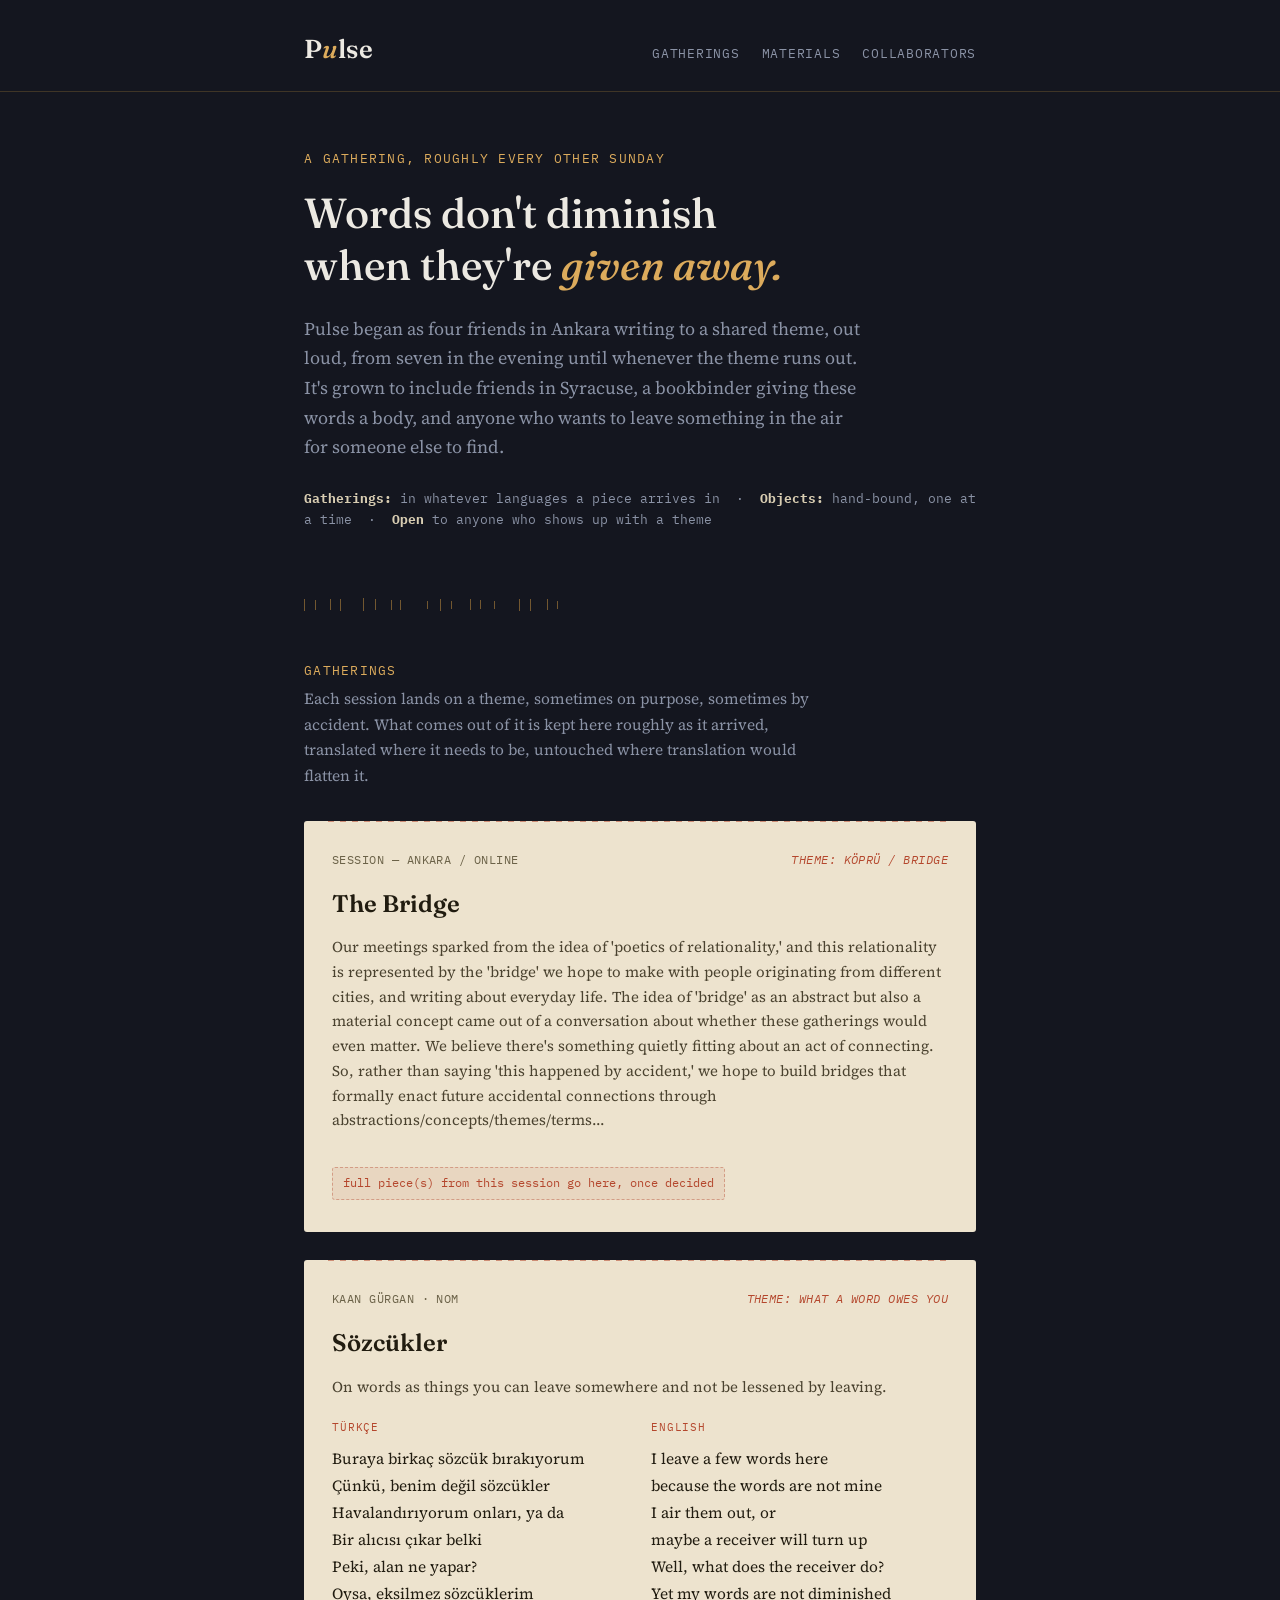
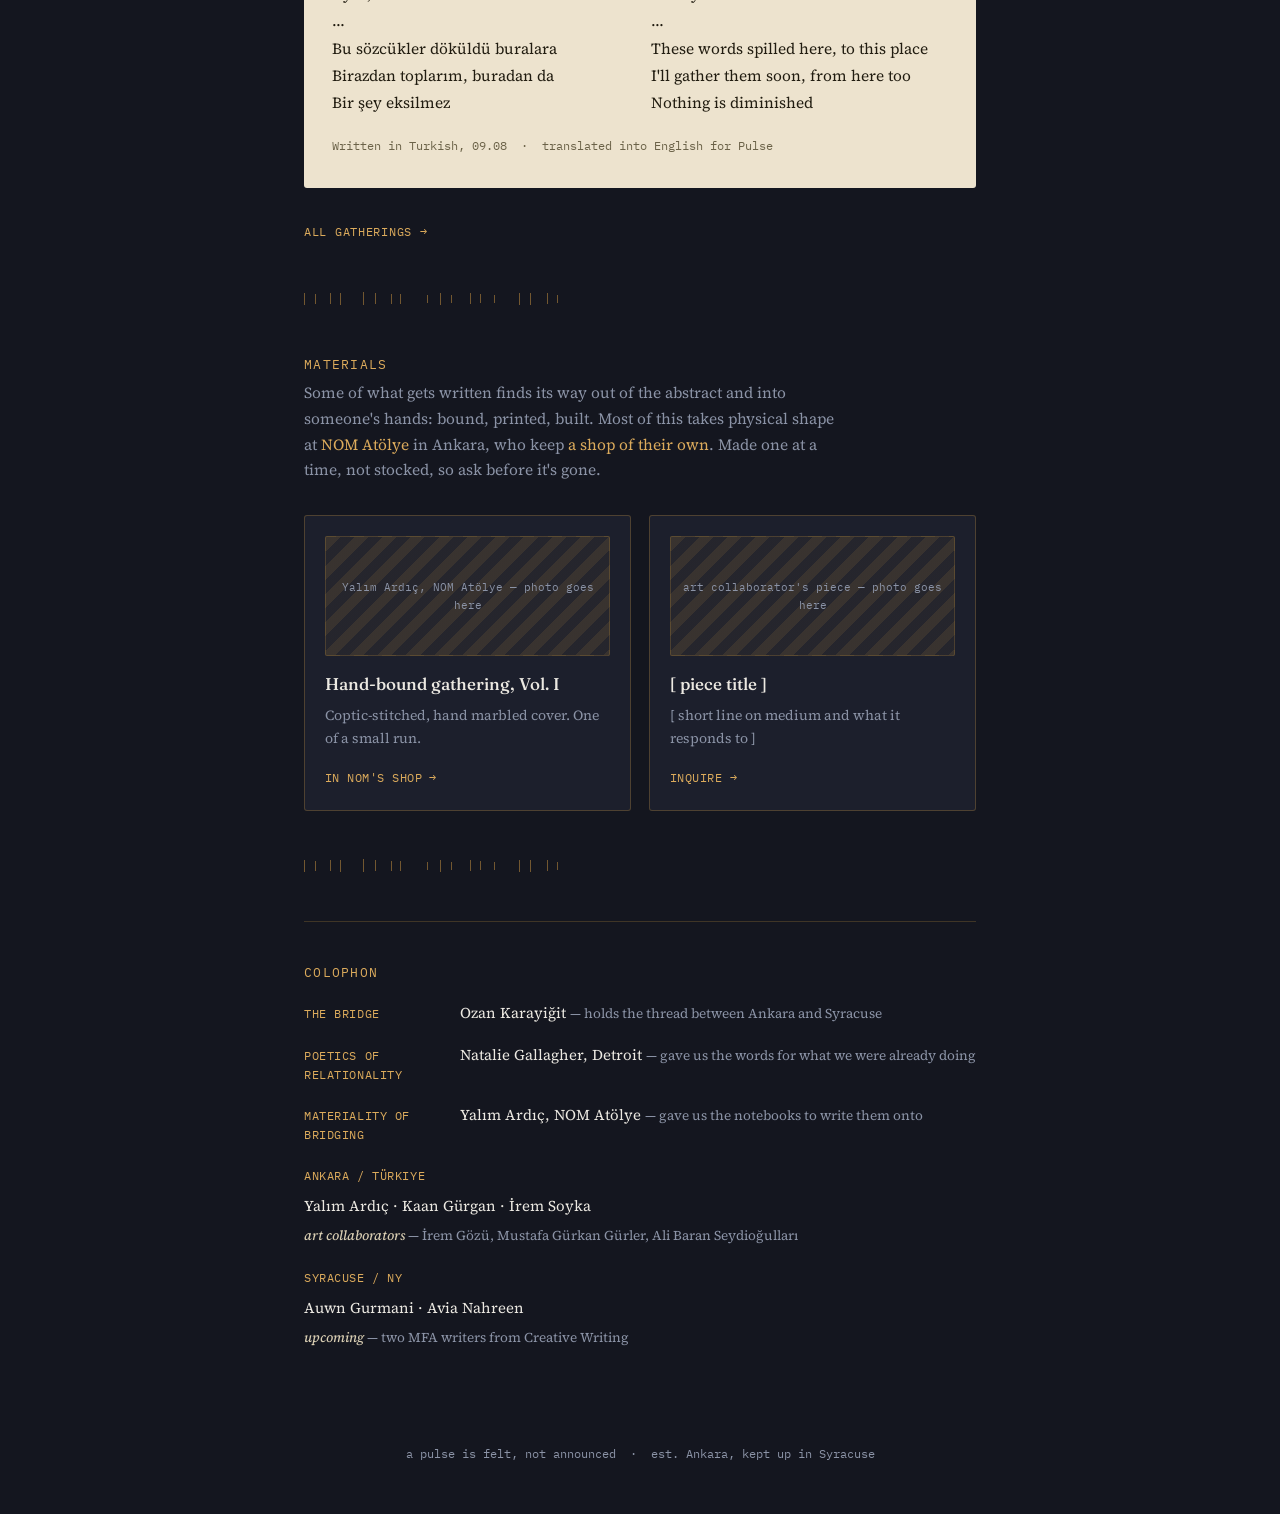
==== index.html @ f4cc25cf "Bridge note typo, colophon roles, and real Materials contacts Fix stray comma in the Bridge note ("e" ====
<!DOCTYPE html>
<html lang="en">
<head>
<meta charset="UTF-8">
<meta name="viewport" content="width=device-width, initial-scale=1.0">
<title>Pulse</title>
<link rel="preconnect" href="https://fonts.googleapis.com">
<link rel="preconnect" href="https://fonts.gstatic.com" crossorigin>
<link href="https://fonts.googleapis.com/css2?family=Fraunces:ital,opsz,wght@0,9..144,300;0,9..144,500;0,9..144,600;1,9..144,400;1,9..144,500&family=Source+Serif+4:ital,opsz,wght@0,8..60,400;0,8..60,500;0,8..60,600;1,8..60,400&family=IBM+Plex+Mono:wght@400;500&family=Noto+Nastaliq+Urdu:wght@400;500&family=Noto+Serif+Bengali:wght@400;500&display=swap" rel="stylesheet">
<link rel="stylesheet" href="style.css">
</head>
<body>

<header>
  <div class="wrap header-row">
    <div class="wordmark"><a href="index.html">P<em>u</em>lse</a></div>
    <nav>
      <a href="gatherings.html">Gatherings</a>
      <a href="#materials">Materials</a>
      <a href="#colophon">Collaborators</a>
    </nav>
  </div>
</header>

<main class="wrap">

  <section class="hero">
    <p class="eyebrow">A gathering, roughly every other Sunday</p>
    <h1>Words don't diminish<br>when they're <i>given away.</i></h1>
    <p class="lede">Pulse began as four friends in Ankara writing to a shared theme, out loud, from seven in the evening until whenever the theme runs out. It's grown to include friends in Syracuse, a bookbinder giving these words a body, and anyone who wants to leave something in the air for someone else to find.</p>
    <p class="meta-line"><b>Gatherings:</b> in whatever languages a piece arrives in &nbsp;·&nbsp; <b>Objects:</b> hand-bound, one at a time &nbsp;·&nbsp; <b>Open</b> to anyone who shows up with a theme</p>
  </section>

  <div class="pulse-rule"></div>

  <section id="gatherings">
    <p class="section-label">Gatherings</p>
    <p class="section-intro">Each session lands on a theme, sometimes on purpose, sometimes by accident. What comes out of it is kept here roughly as it arrived, translated where it needs to be, untouched where translation would flatten it.</p>

    <!-- ###########################################################
         THE TWO NEWEST GATHERINGS APPEAR HERE IN FULL.

         Each card below is a COPY of the matching file in the
         gatherings/ folder. If you fix a typo in one, fix it in the
         other, or they will drift apart.

         When a new gathering arrives:
           1. add gatherings/its-name.html
           2. add it to gatherings.html
           3. paste its card at the top here, and delete the card
              that is now third — its own page keeps it safe
         ########################################################### -->

    <!-- copy of gatherings/the-bridge.html -->
    <article class="gathering">
      <div class="g-meta">
        <span>Session &mdash; Ankara / online</span>
        <span class="theme-tag">theme: köprü / bridge</span>
      </div>
      <h2><a href="gatherings/the-bridge.html">The Bridge</a></h2>
      <p class="g-note">
        Our meetings sparked from the idea of 'poetics of relationality,' and this relationality is represented by the 'bridge' we hope to make with people originating from different cities, and writing about everyday life. The idea of 'bridge' as an abstract but also a material concept came out of a conversation about whether these gatherings would even matter. We believe there's something quietly fitting about an act of connecting. So, rather than saying 'this happened by accident,' we hope to build bridges that formally enact future accidental connections through abstractions/concepts/themes/terms...
      </p>
      <span class="placeholder-note">full piece(s) from this session go here, once decided</span>
    </article>

    <!-- copy of gatherings/sozcukler.html -->
    <article class="gathering">
      <div class="g-meta">
        <span>Kaan Gürgan &middot; NOM</span>
        <span class="theme-tag">theme: what a word owes you</span>
      </div>
      <h2><a href="gatherings/sozcukler.html">Sözcükler</a></h2>
      <p class="g-note">On words as things you can leave somewhere and not be lessened by leaving.</p>
      <div class="languages">
        <div class="lang-block" lang="tr">
          <span class="lang-tag">Türkçe</span>
          <p>Buraya birkaç sözcük bırakıyorum
Çünkü, benim değil sözcükler
Havalandırıyorum onları, ya da
Bir alıcısı çıkar belki
Peki, alan ne yapar?
Oysa, eksilmez sözcüklerim
&hellip;
Bu sözcükler döküldü buralara
Birazdan toplarım, buradan da
Bir şey eksilmez</p>
        </div>
        <div class="lang-block" lang="en">
          <span class="lang-tag">English</span>
          <p>I leave a few words here
because the words are not mine
I air them out, or
maybe a receiver will turn up
Well, what does the receiver do?
Yet my words are not diminished
&hellip;
These words spilled here, to this place
I'll gather them soon, from here too
Nothing is diminished</p>
        </div>
      </div>
      <div class="g-credit">Written in Turkish, 09.08 &nbsp;&middot;&nbsp; translated into English for Pulse</div>
    </article>

    <a class="more-link" href="gatherings.html">All gatherings &rarr;</a>
  </section>

  <div class="pulse-rule"></div>

  <section id="materials">
    <p class="section-label">Materials</p>
    <p class="section-intro">Some of what gets written finds its way out of the abstract and into someone's hands: bound, printed, built. Most of this takes physical shape at <a href="https://www.instagram.com/nomatolye/" target="_blank" rel="noopener">NOM Atölye</a> in Ankara, who keep <a href="https://www.shopier.com/nomatolye/" target="_blank" rel="noopener">a shop of their own</a>. Made one at a time, not stocked, so ask before it's gone.</p>

    <div class="objects-grid">
      <div class="object-card">
        <div class="object-swatch">Yalım Ardıç, NOM Atölye &mdash; photo goes here</div>
        <h3>Hand-bound gathering, Vol. I</h3>
        <p>Coptic-stitched, hand marbled cover. One of a small run.</p>
        <!-- NOM sell their own work through Shopier, so this goes straight
             there rather than through an inquiry email -->
        <a class="inquire" href="https://www.shopier.com/nomatolye/" target="_blank" rel="noopener">In NOM's shop &rarr;</a>
      </div>
      <div class="object-card">
        <div class="object-swatch">art collaborator's piece &mdash; photo goes here</div>
        <h3>[ piece title ]</h3>
        <p>[ short line on medium and what it responds to ]</p>
        <!-- Pieces that aren't NOM's have no shop of their own, so they are
             asked after by email. Use this same address for any future
             non-NOM collaborator's card. -->
        <a class="inquire" href="mailto:poeticalbridge@gmail.com?subject=Pulse%20inquiry">Inquire &rarr;</a>
      </div>
    </div>
  </section>

  <div class="pulse-rule"></div>

  <section id="colophon" class="colophon">
    <p class="section-label">Colophon</p>
    <div class="roles">
      <div class="role-row">
        <span class="role">The Bridge</span>
        <span class="who">Ozan Karayiğit <span>— holds the thread between Ankara and Syracuse</span></span>
      </div>
      <div class="role-row">
        <span class="role">Poetics of relationality</span>
        <span class="who">Natalie Gallagher, Detroit <span>— gave us the words for what we were already doing</span></span>
      </div>
      <div class="role-row">
        <span class="role">Materiality of bridging</span>
        <span class="who">Yalım Ardıç, NOM Atölye <span>— gave us the notebooks to write them onto</span></span>
      </div>
    </div>

    <div class="group-block">
      <p class="group-label">Ankara / Türkiye</p>
      <p class="group-names">Yalım Ardıç &middot; Kaan Gürgan &middot; İrem Soyka</p>
      <p class="group-names sub"><b>art collaborators</b> &mdash; İrem Gözü, Mustafa Gürkan Gürler, Ali Baran Seydioğulları</p>
    </div>

    <div class="group-block">
      <p class="group-label">Syracuse / NY</p>
      <p class="group-names">Auwn Gurmani &middot; Avia Nahreen</p>
      <p class="group-names sub"><b>upcoming</b> &mdash; two MFA writers from Creative Writing</p>
    </div>
  </section>

</main>

<footer>
  a pulse is felt, not announced &nbsp;&middot;&nbsp; est. Ankara, kept up in Syracuse
</footer>

<script src="pulse.js"></script>
</body>
</html>
---- style.css ----
/* ===========================================================
   Pulse — all styling for the whole site lives in this file.

   You should not need to open this file to add a gathering.
   Everything here controls how things look; the words live in
   the .html files.
   =========================================================== */

:root {
  --ink: #14161f;
  --ink-2: #1c1f2c;
  --vellum: #ede3ce;
  --vellum-dim: #d8cdb2;
  --brass: #c08f3e;
  --brass-bright: #dcab5c;
  --ember: #b4472d;
  --mist: #8b93a6;
  --text-on-ink: #ece9e2;
}

* { box-sizing: border-box; }

html { scroll-behavior: smooth; }

body {
  margin: 0;
  background: var(--ink);
  color: var(--text-on-ink);
  font-family: 'Source Serif 4', serif;
  font-size: 17px;
  line-height: 1.65;
  -webkit-font-smoothing: antialiased;
}

a { color: var(--brass-bright); text-decoration: none; }
a:hover { text-decoration: underline; }
a:focus-visible, button:focus-visible {
  outline: 2px solid var(--brass-bright);
  outline-offset: 3px;
}

.wrap {
  max-width: 720px;
  margin: 0 auto;
  padding: 0 24px;
}

/* ---------- Pulse rule: the signature device ----------
   A horizontal divider made of ticks at beat-like, slightly
   irregular spacing, rather than a uniform line. Used as the
   one recurring motif throughout the page. */
.pulse-rule {
  display: flex;
  align-items: center;
  gap: 0;
  height: 14px;
  margin: 48px 0;
  overflow: hidden;
}
.pulse-rule span {
  display: inline-block;
  width: 1px;
  background: var(--brass);
  opacity: 0.55;
}
/* The ticks are drawn by pulse.js. If that script fails to load, the
   divider would otherwise vanish and the page would lose its one
   recurring motif — so an empty rule falls back to a plain hairline.
   Once the script fills it, it is no longer empty and this stops
   applying, with no flicker in between. */
.pulse-rule:empty {
  border-top: 1px solid var(--brass);
  opacity: 0.35;
  height: 1px;
}

/* ---------- Header ---------- */
header {
  padding: 28px 0 0;
  border-bottom: 1px solid rgba(192,143,62,0.25);
}
.header-row {
  display: flex;
  justify-content: space-between;
  align-items: baseline;
  padding-bottom: 20px;
  flex-wrap: wrap;
  gap: 12px;
}
.wordmark {
  font-family: 'Fraunces', serif;
  font-weight: 600;
  font-size: 26px;
  letter-spacing: 0.01em;
  color: var(--text-on-ink);
}
.wordmark a { color: inherit; }
.wordmark a:hover { text-decoration: none; }
.wordmark em {
  font-style: italic;
  color: var(--brass-bright);
  font-weight: 500;
}
nav {
  display: flex;
  gap: 22px;
  font-family: 'IBM Plex Mono', monospace;
  font-size: 12.5px;
  letter-spacing: 0.06em;
  text-transform: uppercase;
}
nav a { color: var(--mist); }
nav a:hover { color: var(--brass-bright); }

/* ---------- Hero ---------- */
.hero { padding: 56px 0 8px; }
.hero .eyebrow {
  font-family: 'IBM Plex Mono', monospace;
  font-size: 12.5px;
  letter-spacing: 0.1em;
  text-transform: uppercase;
  color: var(--brass-bright);
  margin: 0 0 18px;
}
.hero h1 {
  font-family: 'Fraunces', serif;
  font-weight: 500;
  font-size: clamp(30px, 5vw, 42px);
  line-height: 1.25;
  margin: 0 0 22px;
  color: var(--text-on-ink);
}
.hero h1 i { color: var(--brass-bright); font-style: italic; }
.hero p.lede {
  font-size: 18px;
  color: var(--mist);
  max-width: 560px;
  margin: 0;
}
.hero .meta-line {
  margin-top: 26px;
  font-family: 'IBM Plex Mono', monospace;
  font-size: 12.5px;
  color: var(--mist);
}
.hero .meta-line b { color: var(--vellum-dim); }

/* ---------- Section labels ---------- */
.section-label {
  font-family: 'IBM Plex Mono', monospace;
  font-size: 12.5px;
  letter-spacing: 0.1em;
  text-transform: uppercase;
  color: var(--brass-bright);
  margin: 0 0 6px;
}
.section-intro {
  color: var(--mist);
  font-size: 15.5px;
  margin: 0 0 32px;
  max-width: 540px;
}

/* ---------- Gathering entry ---------- */
.gathering {
  position: relative;
  padding: 30px 28px 32px;
  background: var(--vellum);
  color: #2a2416;
  border-radius: 3px;
  margin-bottom: 28px;
}
/* stitched thread along the top edge — a bookbinding nod */
.gathering::before {
  content: "";
  position: absolute;
  top: 0; left: 24px; right: 24px;
  height: 1px;
  background-image: repeating-linear-gradient(90deg, var(--ember) 0 6px, transparent 6px 12px);
  opacity: 0.55;
}
.gathering .g-meta {
  display: flex;
  justify-content: space-between;
  align-items: baseline;
  font-family: 'IBM Plex Mono', monospace;
  font-size: 11.5px;
  letter-spacing: 0.04em;
  text-transform: uppercase;
  color: #6b6248;
  margin-bottom: 14px;
  flex-wrap: wrap;
  gap: 8px;
}
.gathering h2 {
  font-family: 'Fraunces', serif;
  font-weight: 600;
  font-size: 24px;
  margin: 0 0 4px;
  color: #211c10;
}
.gathering h2 a { color: inherit; }
.gathering .theme-tag {
  font-style: italic;
  color: var(--ember);
  font-weight: 400;
}
.gathering .g-note {
  font-size: 15px;
  color: #4a422f;
  margin: 12px 0 20px;
}
.g-note a { color: var(--ember); }

/* auto-fit rather than a fixed 2 columns: a piece might have one
   language, or five (Turkish, English, Urdu, Bangla...), and this
   wraps to however many actually exist without hardcoding a count */
.languages {
  display: grid;
  grid-template-columns: repeat(auto-fit, minmax(200px, 1fr));
  gap: 22px;
  margin-top: 6px;
}
/* At this column width the grid tops out at two tracks, so an odd
   final block would otherwise sit alone in the left half with dead
   space beside it. Let it run the full width instead: correct for a
   single-language piece, and for the third of three. */
.languages .lang-block:last-child:nth-child(odd) {
  grid-column: 1 / -1;
}

.lang-block .lang-tag {
  font-family: 'IBM Plex Mono', monospace;
  font-size: 10.5px;
  letter-spacing: 0.08em;
  text-transform: uppercase;
  color: var(--ember);
  display: block;
  margin-bottom: 8px;
}
/* Every language is set identically: upright, one colour, no visual
   hierarchy between original and translation. Which language a piece
   was written in is carried by grid order — the original is always
   the first block — and stated plainly in the credit line. It is
   never implied by styling, which is what the old italic was doing
   and which could not have extended to Nastaliq or Bengali. */
.lang-block p {
  margin: 0;
  font-size: 15.5px;
  line-height: 1.75;
  white-space: pre-line;
  color: #211c10;
}

/* ---------- Non-Latin scripts ----------
   These need their own rules because each script has its own
   vertical demands; Latin leading is simply wrong for them. Note
   they are selected on the lang attribute rather than on a class,
   so writing lang="ur" on a block is the single thing that drives
   both the font and the spacing — one declaration, not two kept in
   step. Never italicise either script: a browser will fake it by
   mechanically slanting the glyphs, which mangles Nastaliq. */

/* Urdu, in Nastaliq. The glyphs cascade diagonally and carry deep
   descenders, so lines collide at Latin leading; it needs roughly
   double. Also set a little larger, as Nastaliq detail is fine. */
.lang-block[lang|="ur"] p {
  font-family: 'Noto Nastaliq Urdu', serif;
  font-size: 17px;
  line-height: 2.3;
}

/* Bengali. Serif, to sit with the Latin faces. Wants a little extra
   leading for the matra (the headline stroke) and for conjuncts,
   which stack below the baseline. */
.lang-block[lang|="bn"] p {
  font-family: 'Noto Serif Bengali', serif;
  font-size: 16px;
  line-height: 1.95;
}

/* The mono label face has no Arabic or Bengali glyphs, so these tags
   would silently fall back to whatever the reader's system supplies.
   Letter-spacing is removed too: in Nastaliq it severs the cursive
   join between letters, and in Bengali it breaks the headline stroke
   into dashes. Sized up because neither script survives 10.5px. */
.lang-block[lang|="ur"] .lang-tag {
  font-family: 'Noto Nastaliq Urdu', serif;
  letter-spacing: 0;
  font-size: 14px;
  line-height: 1.9;
}
.lang-block[lang|="bn"] .lang-tag {
  font-family: 'Noto Serif Bengali', serif;
  letter-spacing: 0;
  font-size: 12px;
}

/* Right-to-left is set with dir="rtl" in the HTML, on the block and
   not on the grid — so the columns still read left to right in the
   order written, and only the Urdu column itself flips. Alignment
   follows from dir automatically; nothing here forces it. */

.g-credit {
  margin-top: 20px;
  font-family: 'IBM Plex Mono', monospace;
  font-size: 12px;
  color: #6b6248;
}

.placeholder-note {
  display: inline-block;
  margin-top: 14px;
  padding: 6px 10px;
  background: rgba(180,71,45,0.08);
  border: 1px dashed rgba(180,71,45,0.4);
  border-radius: 3px;
  font-family: 'IBM Plex Mono', monospace;
  font-size: 11.5px;
  color: var(--ember);
}

/* ---------- Objects ---------- */
.objects-grid {
  display: grid;
  grid-template-columns: repeat(2, 1fr);
  gap: 18px;
}
@media (max-width: 560px) { .objects-grid { grid-template-columns: 1fr; } }

.object-card {
  border: 1px solid rgba(192,143,62,0.3);
  border-radius: 3px;
  padding: 20px;
  background: var(--ink-2);
}
.object-swatch {
  height: 120px;
  border-radius: 2px;
  margin-bottom: 14px;
  background: repeating-linear-gradient(
    135deg,
    rgba(192,143,62,0.18) 0 10px,
    rgba(192,143,62,0.06) 10px 20px
  );
  border: 1px solid rgba(192,143,62,0.25);
  display: flex;
  align-items: center;
  justify-content: center;
  font-family: 'IBM Plex Mono', monospace;
  font-size: 11px;
  color: var(--mist);
  text-align: center;
  padding: 8px;
}
.object-card h3 {
  font-family: 'Fraunces', serif;
  font-size: 17px;
  font-weight: 500;
  margin: 0 0 6px;
  color: var(--text-on-ink);
}
.object-card p {
  font-size: 14px;
  color: var(--mist);
  margin: 0 0 12px;
}
.object-card .inquire {
  font-family: 'IBM Plex Mono', monospace;
  font-size: 11.5px;
  letter-spacing: 0.04em;
  text-transform: uppercase;
}

/* ---------- Colophon / Collaborators ---------- */
.colophon {
  border-top: 1px solid rgba(192,143,62,0.25);
  padding: 40px 0 60px;
  margin-top: 12px;
}
.colophon .section-label { margin-bottom: 18px; }
/* 18px rather than 14: the longer role labels ("Poetics of
   relationality") wrap onto two lines in the 140px column, and the
   rows needed a little more air between them to stay legible as
   separate entries. */
.roles {
  display: grid;
  gap: 18px;
}
.role-row {
  display: grid;
  grid-template-columns: 140px 1fr;
  gap: 16px;
  font-size: 15px;
  align-items: baseline;
}
@media (max-width: 480px) {
  .role-row { grid-template-columns: 1fr; gap: 2px; }
}
.role-row .role {
  font-family: 'IBM Plex Mono', monospace;
  font-size: 11.5px;
  letter-spacing: 0.05em;
  text-transform: uppercase;
  color: var(--brass-bright);
}
.role-row .who { color: var(--text-on-ink); }
.role-row .who span { color: var(--mist); font-size: 13.5px; }

.group-block { margin-top: 22px; }
.group-label {
  font-family: 'IBM Plex Mono', monospace;
  font-size: 11.5px;
  letter-spacing: 0.05em;
  text-transform: uppercase;
  color: var(--brass-bright);
  margin: 0 0 8px;
}
.group-names {
  font-size: 15px;
  color: var(--text-on-ink);
  margin: 0 0 6px;
}
.group-names.sub {
  font-size: 13.5px;
  color: var(--mist);
}
.group-names.sub b {
  color: var(--vellum-dim);
  font-weight: 500;
  font-style: italic;
}

footer {
  text-align: center;
  padding: 30px 0 50px;
  font-family: 'IBM Plex Mono', monospace;
  font-size: 11.5px;
  color: var(--mist);
}

/* ===========================================================
   Added when the single page was split into several.
   Everything above this line is unchanged from the mockup.
   =========================================================== */

/* Small mono links that move you between pages: "all gatherings →"
   at the foot of the homepage list, "← back" atop a single piece. */
.more-link, .back-link {
  display: inline-block;
  font-family: 'IBM Plex Mono', monospace;
  font-size: 12px;
  letter-spacing: 0.06em;
  text-transform: uppercase;
}
.back-link {
  color: var(--mist);
  margin-bottom: 30px;
}
.back-link:hover { color: var(--brass-bright); }

/* ---------- The archive: every gathering, one line each ---------- */
.archive-list {
  margin: 0 0 40px;
  padding: 0;
  list-style: none;
}
.archive-item {
  border-top: 1px solid rgba(192,143,62,0.18);
  padding: 24px 0;
}
.archive-item:last-child {
  border-bottom: 1px solid rgba(192,143,62,0.18);
}
.archive-item h2 {
  font-family: 'Fraunces', serif;
  font-weight: 500;
  font-size: 21px;
  margin: 0 0 6px;
  line-height: 1.3;
}
.archive-item h2 a { color: var(--text-on-ink); }
.archive-item h2 a:hover { color: var(--brass-bright); text-decoration: none; }
.archive-item .a-meta {
  font-family: 'IBM Plex Mono', monospace;
  font-size: 11.5px;
  letter-spacing: 0.04em;
  text-transform: uppercase;
  color: var(--mist);
  margin: 0 0 8px;
}
.archive-item .a-theme {
  font-style: italic;
  color: var(--ember);
  text-transform: none;
  letter-spacing: 0;
}
.archive-item .a-note {
  color: var(--mist);
  font-size: 15px;
  margin: 0;
  max-width: 560px;
}

/* A single gathering on its own page needs a little air at the top,
   since there is no hero above it. */
.single { padding-top: 44px; }
.page-head { padding: 44px 0 8px; }
.page-head h1 {
  font-family: 'Fraunces', serif;
  font-weight: 500;
  font-size: clamp(26px, 4vw, 34px);
  margin: 0 0 14px;
  color: var(--text-on-ink);
}
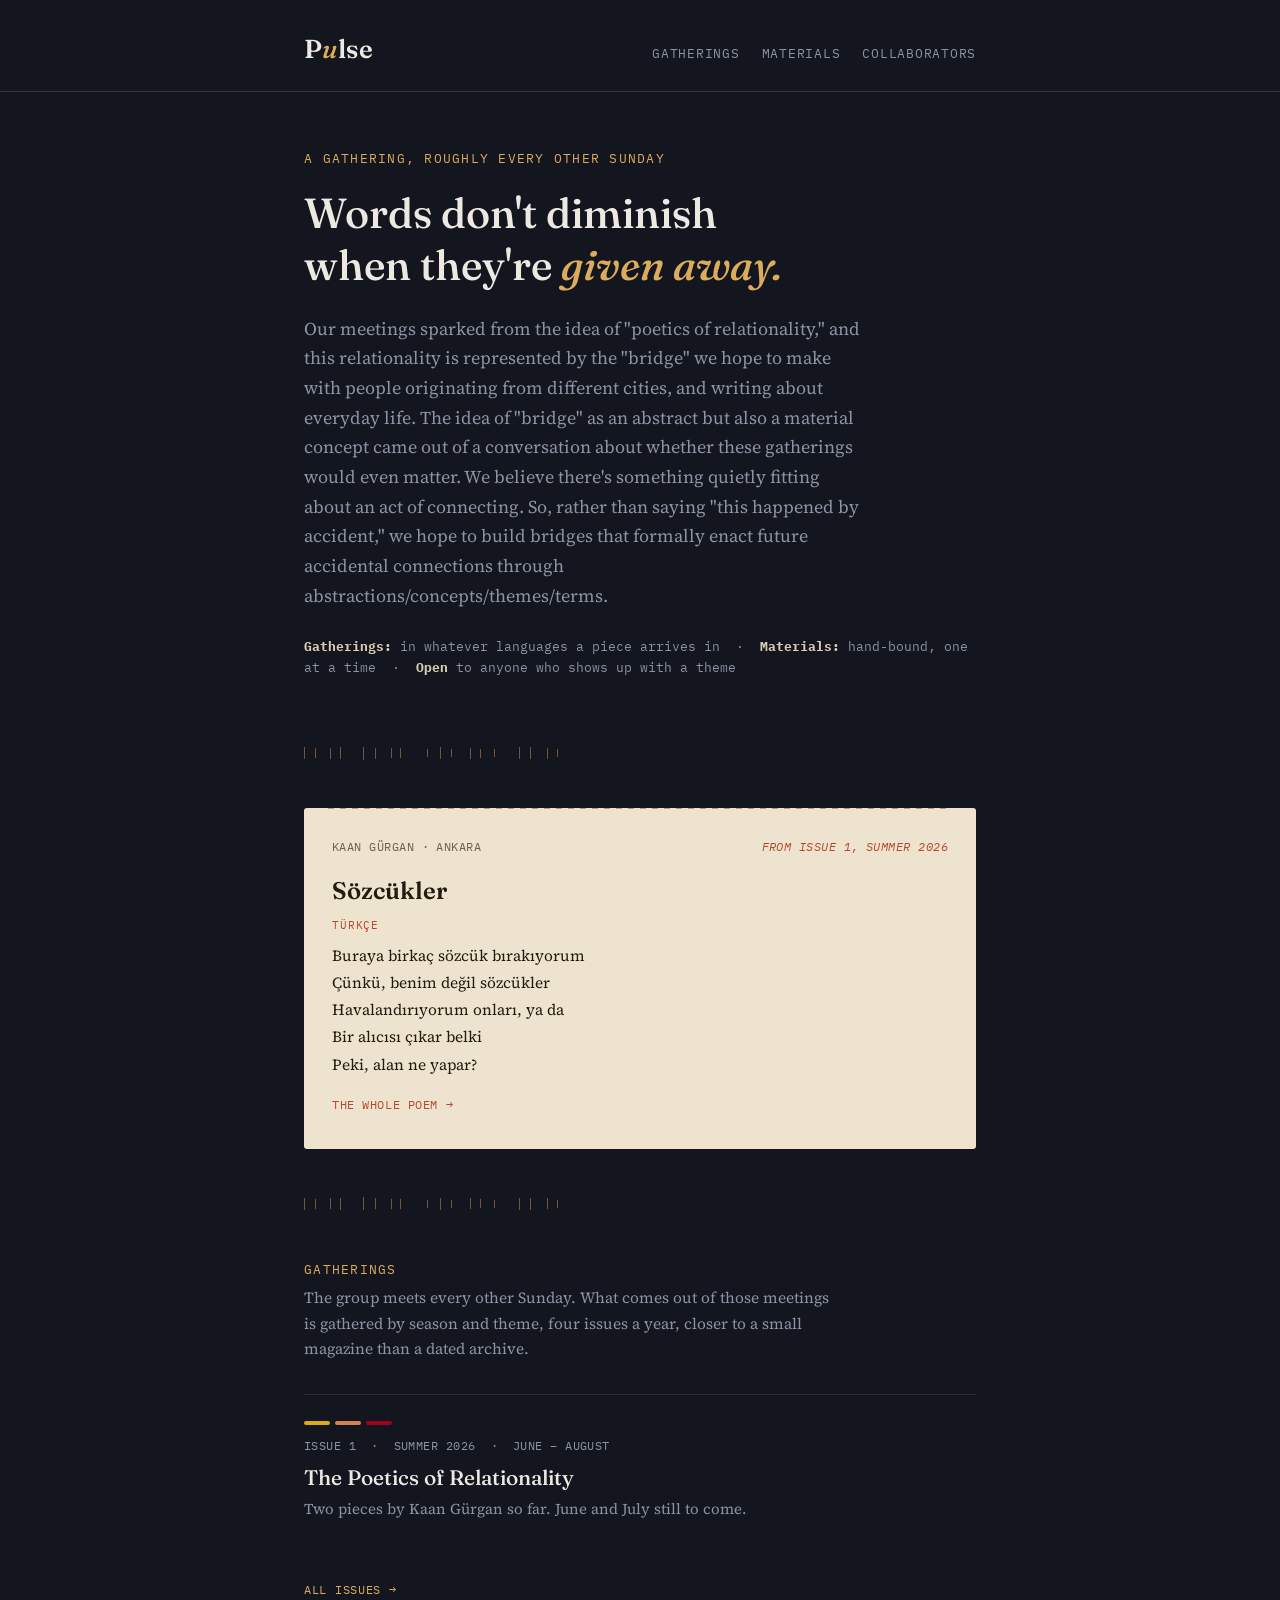
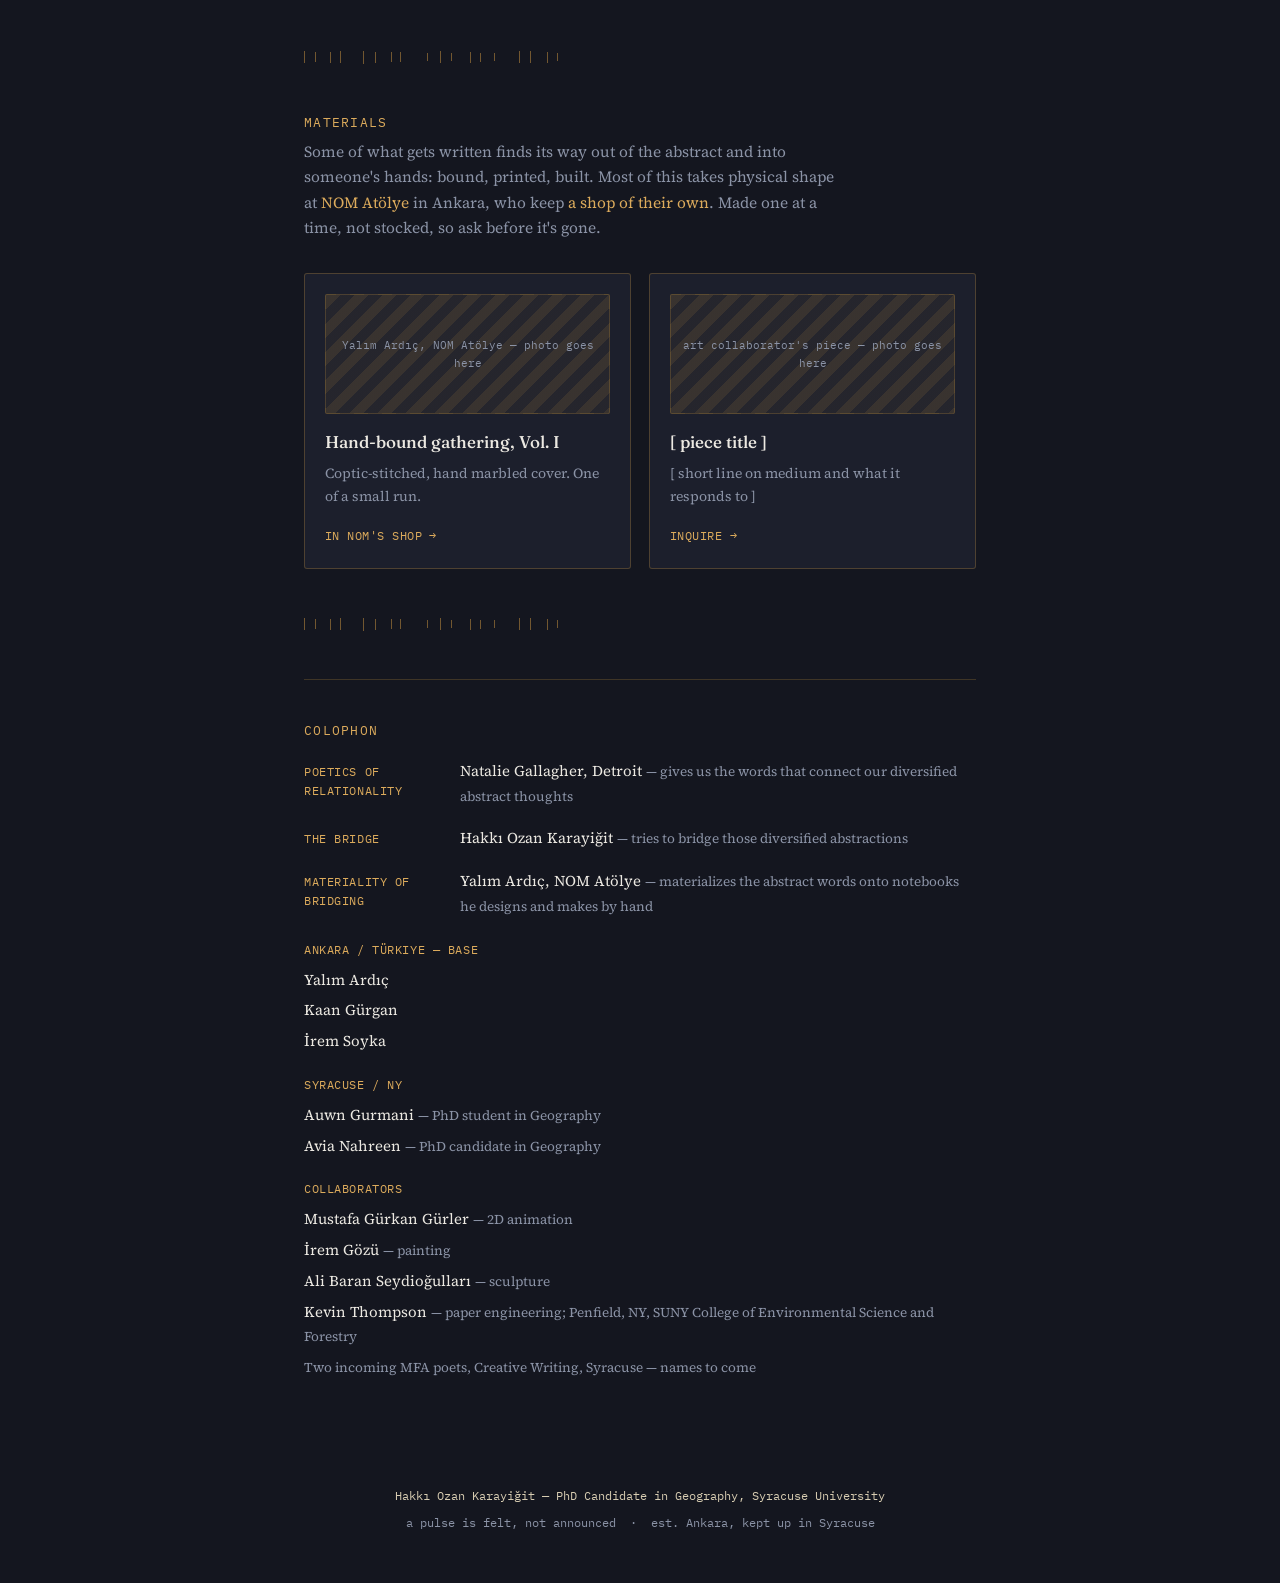
==== commit 0f1139d4: "Seasonal issues, Issue 1 Summer 2026, new colophon and roster Restructure gatherings from a flat arc" ====
--- a/index.html
+++ b/index.html
@@ -27,83 +27,59 @@
   <section class="hero">
     <p class="eyebrow">A gathering, roughly every other Sunday</p>
     <h1>Words don't diminish<br>when they're <i>given away.</i></h1>
-    <p class="lede">Pulse began as four friends in Ankara writing to a shared theme, out loud, from seven in the evening until whenever the theme runs out. It's grown to include friends in Syracuse, a bookbinder giving these words a body, and anyone who wants to leave something in the air for someone else to find.</p>
-    <p class="meta-line"><b>Gatherings:</b> in whatever languages a piece arrives in &nbsp;·&nbsp; <b>Objects:</b> hand-bound, one at a time &nbsp;·&nbsp; <b>Open</b> to anyone who shows up with a theme</p>
+
+    <!-- ###########################################################
+         OPENING TEXT. A Turkish version of this paragraph is still
+         to be written by the group, not translated mechanically.
+         It goes in alongside this one when the toggle is built.
+         ########################################################### -->
+    <p class="lede">Our meetings sparked from the idea of "poetics of relationality," and this relationality is represented by the "bridge" we hope to make with people originating from different cities, and writing about everyday life. The idea of "bridge" as an abstract but also a material concept came out of a conversation about whether these gatherings would even matter. We believe there's something quietly fitting about an act of connecting. So, rather than saying "this happened by accident," we hope to build bridges that formally enact future accidental connections through abstractions/concepts/themes/terms.</p>
+
+    <p class="meta-line"><b>Gatherings:</b> in whatever languages a piece arrives in &nbsp;·&nbsp; <b>Materials:</b> hand-bound, one at a time &nbsp;·&nbsp; <b>Open</b> to anyone who shows up with a theme</p>
   </section>
+
+  <div class="pulse-rule"></div>
+
+  <!-- ###########################################################
+       FIVE LINES ONLY. The complete poem runs in Issue 1.
+       ########################################################### -->
+  <article class="gathering">
+    <div class="g-meta">
+      <span>Kaan Gürgan &middot; Ankara</span>
+      <span class="theme-tag">from Issue 1, Summer 2026</span>
+    </div>
+    <h2>Sözcükler</h2>
+    <div class="languages">
+      <div class="lang-block" lang="tr">
+        <span class="lang-tag">Türkçe</span>
+        <p>Buraya birkaç sözcük bırakıyorum
+Çünkü, benim değil sözcükler
+Havalandırıyorum onları, ya da
+Bir alıcısı çıkar belki
+Peki, alan ne yapar?</p>
+      </div>
+    </div>
+    <a class="excerpt-more" href="issues/summer-2026.html#sozcukler">The whole poem &rarr;</a>
+  </article>
 
   <div class="pulse-rule"></div>
 
   <section id="gatherings">
     <p class="section-label">Gatherings</p>
-    <p class="section-intro">Each session lands on a theme, sometimes on purpose, sometimes by accident. What comes out of it is kept here roughly as it arrived, translated where it needs to be, untouched where translation would flatten it.</p>
+    <p class="section-intro">The group meets every other Sunday. What comes out of those meetings is gathered by season and theme, four issues a year, closer to a small magazine than a dated archive.</p>
 
-    <!-- ###########################################################
-         THE TWO NEWEST GATHERINGS APPEAR HERE IN FULL.
+    <div class="issue-item">
+      <div class="swatch-row">
+        <i style="background:#dca91d"></i>
+        <i style="background:#d3814f"></i>
+        <i style="background:#9d041a"></i>
+      </div>
+      <p class="a-meta">Issue 1 &nbsp;&middot;&nbsp; Summer 2026 &nbsp;&middot;&nbsp; June &ndash; August</p>
+      <h2><a href="issues/summer-2026.html">The Poetics of Relationality</a></h2>
+      <p class="a-note">Two pieces by Kaan Gürgan so far. June and July still to come.</p>
+    </div>
 
-         Each card below is a COPY of the matching file in the
-         gatherings/ folder. If you fix a typo in one, fix it in the
-         other, or they will drift apart.
-
-         When a new gathering arrives:
-           1. add gatherings/its-name.html
-           2. add it to gatherings.html
-           3. paste its card at the top here, and delete the card
-              that is now third — its own page keeps it safe
-         ########################################################### -->
-
-    <!-- copy of gatherings/the-bridge.html -->
-    <article class="gathering">
-      <div class="g-meta">
-        <span>Session &mdash; Ankara / online</span>
-        <span class="theme-tag">theme: köprü / bridge</span>
-      </div>
-      <h2><a href="gatherings/the-bridge.html">The Bridge</a></h2>
-      <p class="g-note">
-        Our meetings sparked from the idea of 'poetics of relationality,' and this relationality is represented by the 'bridge' we hope to make with people originating from different cities, and writing about everyday life. The idea of 'bridge' as an abstract but also a material concept came out of a conversation about whether these gatherings would even matter. We believe there's something quietly fitting about an act of connecting. So, rather than saying 'this happened by accident,' we hope to build bridges that formally enact future accidental connections through abstractions/concepts/themes/terms...
-      </p>
-      <span class="placeholder-note">full piece(s) from this session go here, once decided</span>
-    </article>
-
-    <!-- copy of gatherings/sozcukler.html -->
-    <article class="gathering">
-      <div class="g-meta">
-        <span>Kaan Gürgan &middot; NOM</span>
-        <span class="theme-tag">theme: what a word owes you</span>
-      </div>
-      <h2><a href="gatherings/sozcukler.html">Sözcükler</a></h2>
-      <p class="g-note">On words as things you can leave somewhere and not be lessened by leaving.</p>
-      <div class="languages">
-        <div class="lang-block" lang="tr">
-          <span class="lang-tag">Türkçe</span>
-          <p>Buraya birkaç sözcük bırakıyorum
-Çünkü, benim değil sözcükler
-Havalandırıyorum onları, ya da
-Bir alıcısı çıkar belki
-Peki, alan ne yapar?
-Oysa, eksilmez sözcüklerim
-&hellip;
-Bu sözcükler döküldü buralara
-Birazdan toplarım, buradan da
-Bir şey eksilmez</p>
-        </div>
-        <div class="lang-block" lang="en">
-          <span class="lang-tag">English</span>
-          <p>I leave a few words here
-because the words are not mine
-I air them out, or
-maybe a receiver will turn up
-Well, what does the receiver do?
-Yet my words are not diminished
-&hellip;
-These words spilled here, to this place
-I'll gather them soon, from here too
-Nothing is diminished</p>
-        </div>
-      </div>
-      <div class="g-credit">Written in Turkish, 09.08 &nbsp;&middot;&nbsp; translated into English for Pulse</div>
-    </article>
-
-    <a class="more-link" href="gatherings.html">All gatherings &rarr;</a>
+    <p class="after-issues"><a class="more-link" href="gatherings.html">All issues &rarr;</a></p>
   </section>
 
   <div class="pulse-rule"></div>
@@ -114,6 +90,10 @@
 
     <div class="objects-grid">
       <div class="object-card">
+        <!-- PHOTO GOES HERE. Save the notebook image into the images
+             folder, then ask Claude to swap the swatch line below for
+             the real picture. It needs alt text describing what is in
+             the photograph, for anyone using a screen reader. -->
         <div class="object-swatch">Yalım Ardıç, NOM Atölye &mdash; photo goes here</div>
         <h3>Hand-bound gathering, Vol. I</h3>
         <p>Coptic-stitched, hand marbled cover. One of a small run.</p>
@@ -139,36 +119,49 @@
     <p class="section-label">Colophon</p>
     <div class="roles">
       <div class="role-row">
-        <span class="role">The Bridge</span>
-        <span class="who">Ozan Karayiğit <span>— holds the thread between Ankara and Syracuse</span></span>
+        <span class="role">Poetics of relationality</span>
+        <span class="who">Natalie Gallagher, Detroit <span>— gives us the words that connect our diversified abstract thoughts</span></span>
       </div>
       <div class="role-row">
-        <span class="role">Poetics of relationality</span>
-        <span class="who">Natalie Gallagher, Detroit <span>— gave us the words for what we were already doing</span></span>
+        <span class="role">The Bridge</span>
+        <span class="who">Hakkı Ozan Karayiğit <span>— tries to bridge those diversified abstractions</span></span>
       </div>
       <div class="role-row">
         <span class="role">Materiality of bridging</span>
-        <span class="who">Yalım Ardıç, NOM Atölye <span>— gave us the notebooks to write them onto</span></span>
+        <span class="who">Yalım Ardıç, NOM Atölye <span>— materializes the abstract words onto notebooks he designs and makes by hand</span></span>
       </div>
     </div>
 
     <div class="group-block">
-      <p class="group-label">Ankara / Türkiye</p>
-      <p class="group-names">Yalım Ardıç &middot; Kaan Gürgan &middot; İrem Soyka</p>
-      <p class="group-names sub"><b>art collaborators</b> &mdash; İrem Gözü, Mustafa Gürkan Gürler, Ali Baran Seydioğulları</p>
+      <p class="group-label">Ankara / Türkiye &mdash; base</p>
+      <p class="person">Yalım Ardıç</p>
+      <p class="person">Kaan Gürgan</p>
+      <p class="person">İrem Soyka</p>
     </div>
 
     <div class="group-block">
       <p class="group-label">Syracuse / NY</p>
-      <p class="group-names">Auwn Gurmani &middot; Avia Nahreen</p>
-      <p class="group-names sub"><b>upcoming</b> &mdash; two MFA writers from Creative Writing</p>
+      <p class="person">Auwn Gurmani <span>— PhD student in Geography</span></p>
+      <p class="person">Avia Nahreen <span>— PhD candidate in Geography</span></p>
+    </div>
+
+    <div class="group-block">
+      <p class="group-label">Collaborators</p>
+      <p class="person">Mustafa Gürkan Gürler <span>— 2D animation</span></p>
+      <p class="person">İrem Gözü <span>— painting</span></p>
+      <p class="person">Ali Baran Seydioğulları <span>— sculpture</span></p>
+      <p class="person">Kevin Thompson <span>— paper engineering; Penfield, NY, SUNY College of Environmental Science and Forestry</span></p>
+      <p class="person"><span>Two incoming MFA poets, Creative Writing, Syracuse — names to come</span></p>
     </div>
   </section>
 
 </main>
 
 <footer>
-  a pulse is felt, not announced &nbsp;&middot;&nbsp; est. Ankara, kept up in Syracuse
+  <div class="wrap">
+    <p class="byline">Hakkı Ozan Karayiğit &mdash; PhD Candidate in Geography, Syracuse University</p>
+    a pulse is felt, not announced &nbsp;&middot;&nbsp; est. Ankara, kept up in Syracuse
+  </div>
 </footer>
 
 <script src="pulse.js"></script>
--- a/style.css
+++ b/style.css
@@ -513,3 +513,155 @@
   margin: 0 0 14px;
   color: var(--text-on-ink);
 }
+
+/* ===========================================================
+   Seasonal issues.
+   =========================================================== */
+
+/* ---------- Seasonal accent ----------
+   The base palette at the top of this file is fixed and applies
+   everywhere. A season adds three colours on top of it and never
+   replaces ink, vellum, brass or ember.
+
+   Each season's accent is chosen at the END of that season, once it
+   is clear what material or event actually shaped it — not picked in
+   advance. Put the class on <body> of that issue's page.
+
+   Summer 2026, The Poetics of Relationality: sampled from Yalım's
+   handmade notebook, whose colour was itself drawn from 3 Katip
+   Çelebi Sk., the Ankara building NOM Atölye's workshop moved into.
+
+   Fall 2026, Winter and Spring stay open until each one closes. */
+.season-summer-2026 {
+  --season-1: #dca91d;  /* gold */
+  --season-2: #d3814f;  /* orange */
+  --season-3: #9d041a;  /* deep red */
+}
+
+/* On a page with a season set, the tick marks are coloured across
+   its three stops by pulse.js — gold through orange into deep red.
+   This is the Coptic stitching along a notebook spine: the same
+   gesture the divider was always making, now in the season's thread.
+   Pages with no season set keep plain brass ticks. */
+
+.issue-head { padding: 44px 0 4px; }
+.issue-band {
+  height: 3px;
+  border-radius: 2px;
+  margin-bottom: 24px;
+  background: linear-gradient(90deg,
+    var(--season-1, var(--brass)),
+    var(--season-2, var(--brass)) 55%,
+    var(--season-3, var(--ember)));
+}
+.issue-no {
+  font-family: 'IBM Plex Mono', monospace;
+  font-size: 12.5px;
+  letter-spacing: 0.1em;
+  text-transform: uppercase;
+  color: var(--season-1, var(--brass-bright));
+  margin: 0 0 12px;
+}
+.issue-head h1 {
+  font-family: 'Fraunces', serif;
+  font-weight: 500;
+  font-size: clamp(28px, 4.4vw, 38px);
+  line-height: 1.2;
+  margin: 0 0 16px;
+  color: var(--text-on-ink);
+}
+.issue-dates {
+  font-family: 'IBM Plex Mono', monospace;
+  font-size: 12px;
+  color: var(--mist);
+  margin: 0 0 18px;
+}
+
+/* One issue in the list on gatherings.html */
+.issue-item {
+  border-top: 1px solid rgba(192,143,62,0.18);
+  padding: 26px 0;
+}
+.issue-item:last-child { border-bottom: 1px solid rgba(192,143,62,0.18); }
+.issue-item .swatch-row {
+  display: flex;
+  gap: 5px;
+  margin-bottom: 12px;
+}
+.issue-item .swatch-row i {
+  width: 26px;
+  height: 4px;
+  border-radius: 2px;
+  display: block;
+}
+.issue-item h2 {
+  font-family: 'Fraunces', serif;
+  font-weight: 500;
+  font-size: 21px;
+  line-height: 1.3;
+  margin: 0 0 6px;
+}
+.issue-item h2 a { color: var(--text-on-ink); }
+.issue-item h2 a:hover { color: var(--brass-bright); text-decoration: none; }
+.issue-item .a-meta {
+  font-family: 'IBM Plex Mono', monospace;
+  font-size: 11.5px;
+  letter-spacing: 0.04em;
+  text-transform: uppercase;
+  color: var(--mist);
+  margin: 0 0 8px;
+}
+.issue-item .a-note {
+  color: var(--mist);
+  font-size: 15px;
+  margin: 0;
+  max-width: 560px;
+}
+
+.after-issues { margin-top: 26px; }
+
+/* Date on a single piece inside an issue */
+.entry-date {
+  font-family: 'IBM Plex Mono', monospace;
+  font-size: 11.5px;
+  letter-spacing: 0.04em;
+  text-transform: uppercase;
+  color: #6b6248;
+}
+
+/* A poem excerpt on the homepage, pointing at the whole thing */
+.excerpt-more {
+  display: inline-block;
+  margin-top: 18px;
+  font-family: 'IBM Plex Mono', monospace;
+  font-size: 11.5px;
+  letter-spacing: 0.05em;
+  text-transform: uppercase;
+  color: var(--ember);
+}
+
+/* A note for material promised but not yet delivered */
+.pending {
+  border: 1px dashed rgba(192,143,62,0.35);
+  border-radius: 3px;
+  padding: 16px 18px;
+  color: var(--mist);
+  font-size: 14.5px;
+  margin-top: 4px;
+}
+
+/* ---------- Roster ---------- */
+.person {
+  margin: 0 0 6px;
+  font-size: 15px;
+  color: var(--text-on-ink);
+}
+.person span {
+  color: var(--mist);
+  font-size: 13.5px;
+}
+
+.byline {
+  color: var(--vellum-dim);
+  margin-bottom: 8px;
+}
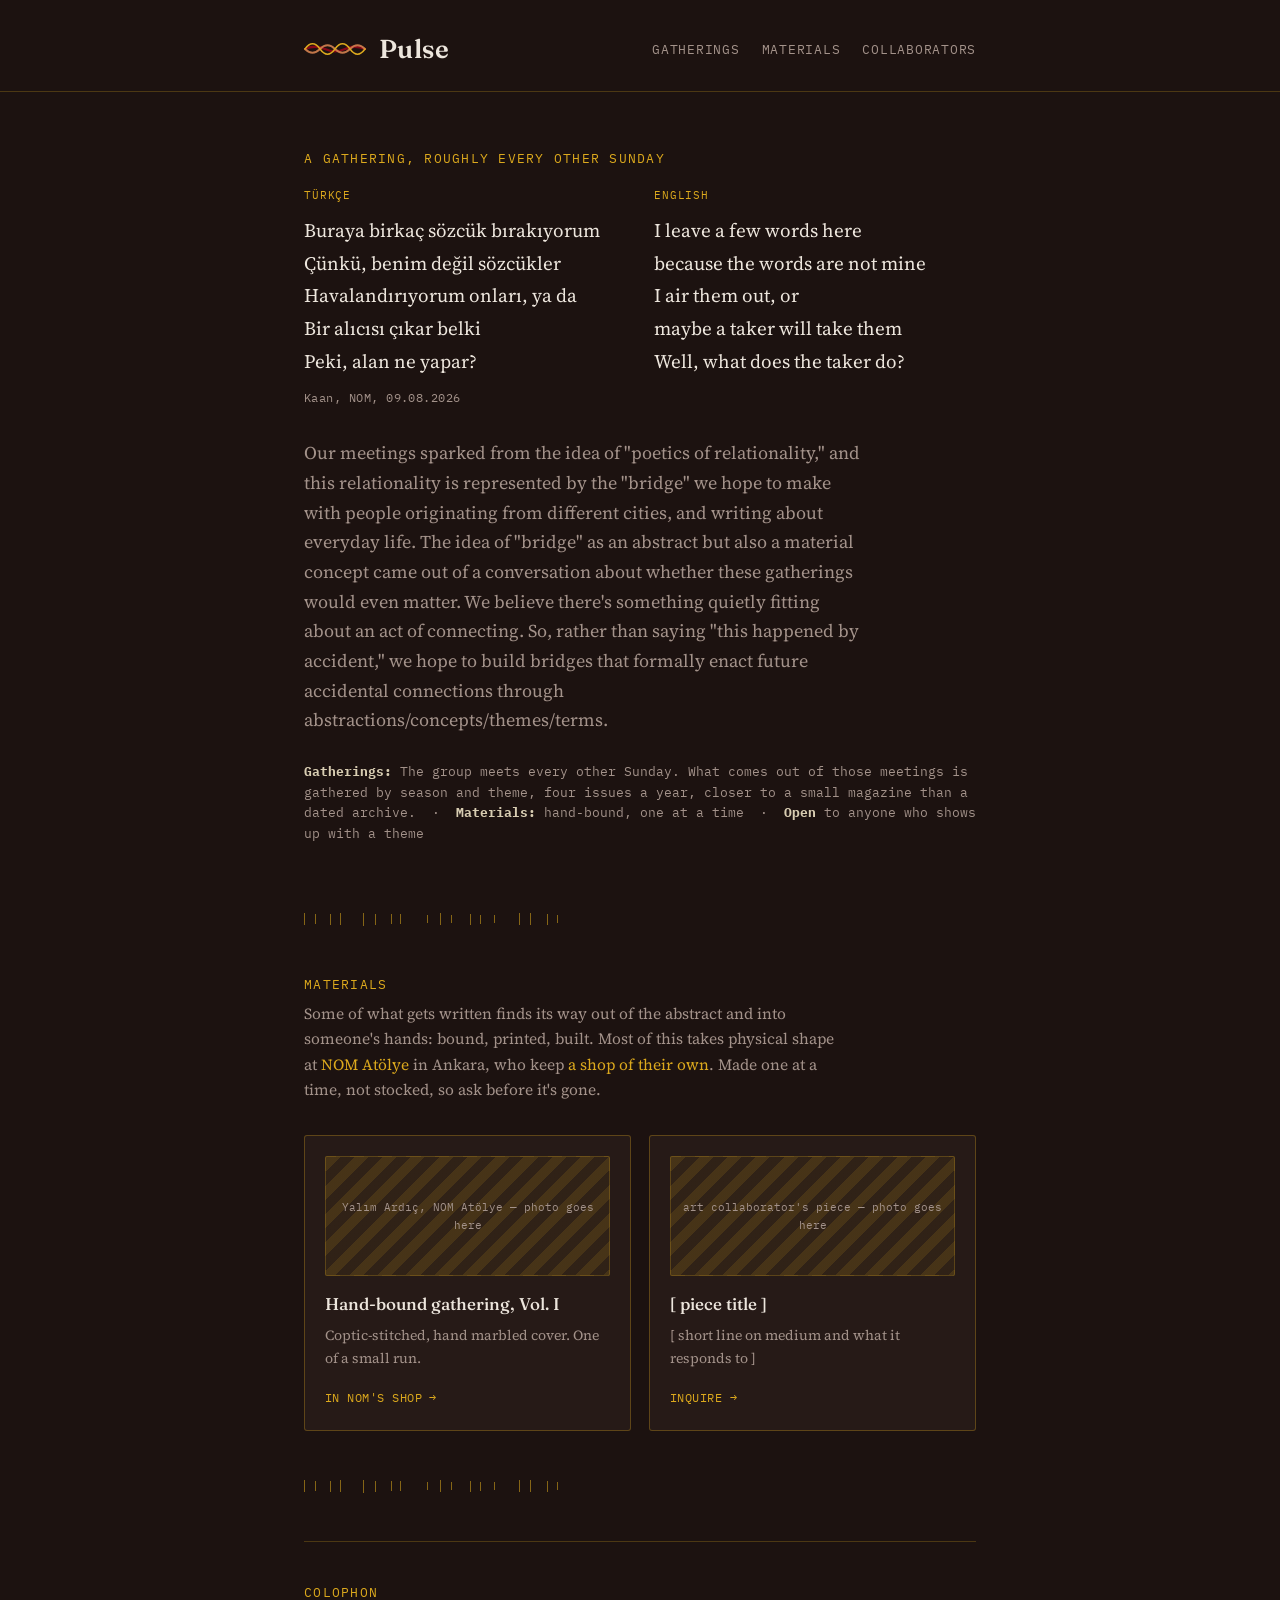
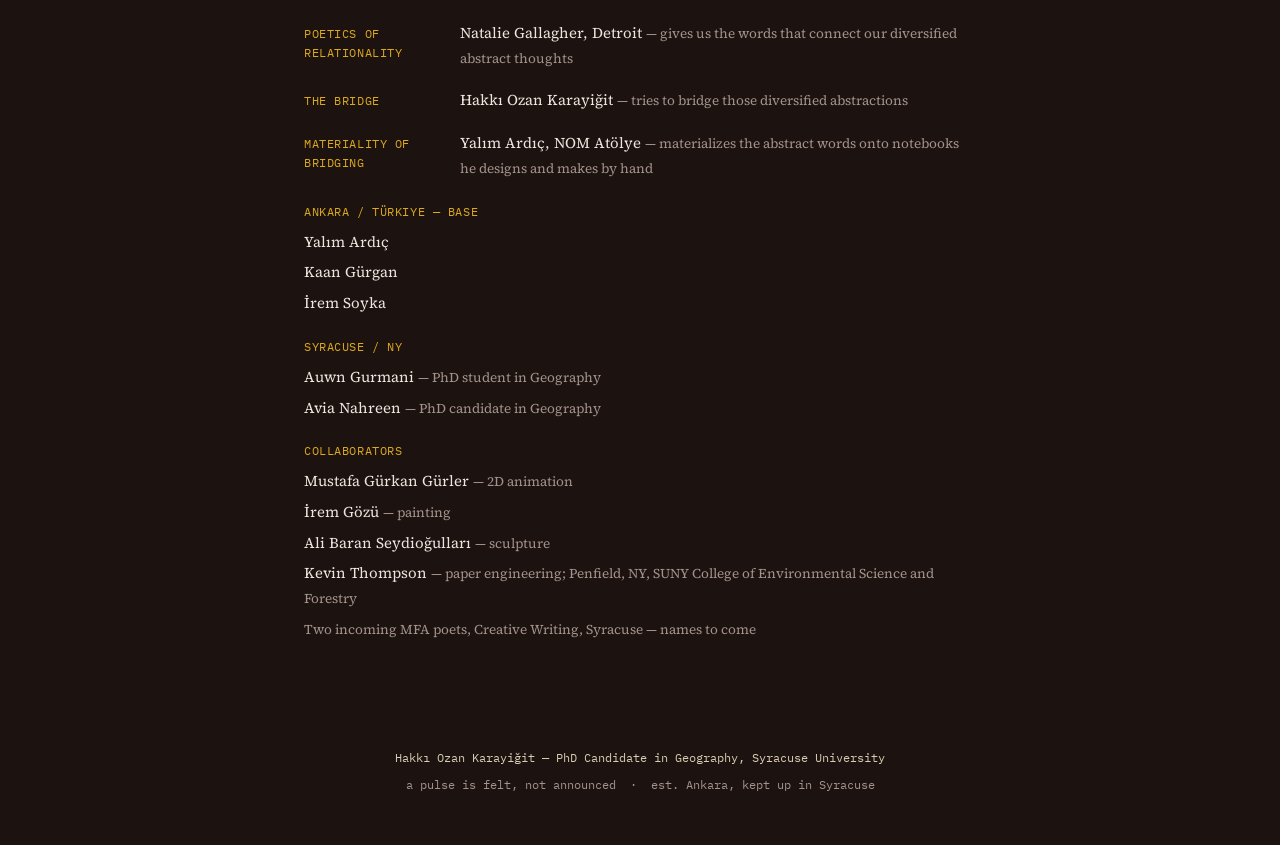
==== commit ee743d58: "Redesign steps 1 and 5: identity palette, wordmark, opening poem Step 1, base palette. Summer 2026's" ====
--- a/index.html
+++ b/index.html
@@ -13,7 +13,10 @@
 
 <header>
   <div class="wrap header-row">
-    <div class="wordmark"><a href="index.html">P<em>u</em>lse</a></div>
+    <div class="brand">
+      <svg class="mark" viewBox="0 0 64 32" width="62" height="30" aria-hidden="true" focusable="false"><g fill="none" stroke-linecap="round"><path d="M0 16 q10.67 -5 21.33 0 t21.33 0 t21.33 0" stroke="#9d041a" stroke-width="2.6" opacity=".8"/><path d="M0 16 q8 8 16 0 t16 0 t16 0 t16 0" stroke="#d3814f" stroke-width="2" opacity=".9"/><path d="M0 16 q8 -11 16 0 t16 0 t16 0 t16 0" stroke="#dca91d" stroke-width="1.6"/></g></svg>
+      <div class="wordmark"><a href="index.html">Pulse</a></div>
+    </div>
     <nav>
       <a href="gatherings.html">Gatherings</a>
       <a href="#materials">Materials</a>
@@ -26,60 +29,40 @@
 
   <section class="hero">
     <p class="eyebrow">A gathering, roughly every other Sunday</p>
-    <h1>Words don't diminish<br>when they're <i>given away.</i></h1>
 
     <!-- ###########################################################
-         OPENING TEXT. A Turkish version of this paragraph is still
-         to be written by the group, not translated mechanically.
-         It goes in alongside this one when the toggle is built.
+         THE OPENING POEM. Five lines, both languages together, always.
+         This is a poem, so the language menu must never swap one of
+         these for the other. The English is a working draft and can
+         still change.
          ########################################################### -->
-    <p class="lede">Our meetings sparked from the idea of "poetics of relationality," and this relationality is represented by the "bridge" we hope to make with people originating from different cities, and writing about everyday life. The idea of "bridge" as an abstract but also a material concept came out of a conversation about whether these gatherings would even matter. We believe there's something quietly fitting about an act of connecting. So, rather than saying "this happened by accident," we hope to build bridges that formally enact future accidental connections through abstractions/concepts/themes/terms.</p>
-
-    <p class="meta-line"><b>Gatherings:</b> in whatever languages a piece arrives in &nbsp;·&nbsp; <b>Materials:</b> hand-bound, one at a time &nbsp;·&nbsp; <b>Open</b> to anyone who shows up with a theme</p>
-  </section>
-
-  <div class="pulse-rule"></div>
-
-  <!-- ###########################################################
-       FIVE LINES ONLY. The complete poem runs in Issue 1.
-       ########################################################### -->
-  <article class="gathering">
-    <div class="g-meta">
-      <span>Kaan Gürgan &middot; Ankara</span>
-      <span class="theme-tag">from Issue 1, Summer 2026</span>
-    </div>
-    <h2>Sözcükler</h2>
-    <div class="languages">
-      <div class="lang-block" lang="tr">
-        <span class="lang-tag">Türkçe</span>
+    <div class="opening-poem">
+      <div lang="tr">
+        <span class="op-tag">Türkçe</span>
         <p>Buraya birkaç sözcük bırakıyorum
 Çünkü, benim değil sözcükler
 Havalandırıyorum onları, ya da
 Bir alıcısı çıkar belki
 Peki, alan ne yapar?</p>
       </div>
+      <div lang="en">
+        <span class="op-tag">English</span>
+        <p>I leave a few words here
+because the words are not mine
+I air them out, or
+maybe a taker will take them
+Well, what does the taker do?</p>
+      </div>
     </div>
-    <a class="excerpt-more" href="issues/summer-2026.html#sozcukler">The whole poem &rarr;</a>
-  </article>
+    <p class="opening-attr">Kaan, NOM, 09.08.2026</p>
 
-  <div class="pulse-rule"></div>
+    <!-- ###########################################################
+         OPENING TEXT. A Turkish version of this paragraph is still
+         to be written by the group, not translated mechanically.
+         ########################################################### -->
+    <p class="lede">Our meetings sparked from the idea of "poetics of relationality," and this relationality is represented by the "bridge" we hope to make with people originating from different cities, and writing about everyday life. The idea of "bridge" as an abstract but also a material concept came out of a conversation about whether these gatherings would even matter. We believe there's something quietly fitting about an act of connecting. So, rather than saying "this happened by accident," we hope to build bridges that formally enact future accidental connections through abstractions/concepts/themes/terms.</p>
 
-  <section id="gatherings">
-    <p class="section-label">Gatherings</p>
-    <p class="section-intro">The group meets every other Sunday. What comes out of those meetings is gathered by season and theme, four issues a year, closer to a small magazine than a dated archive.</p>
-
-    <div class="issue-item">
-      <div class="swatch-row">
-        <i style="background:#dca91d"></i>
-        <i style="background:#d3814f"></i>
-        <i style="background:#9d041a"></i>
-      </div>
-      <p class="a-meta">Issue 1 &nbsp;&middot;&nbsp; Summer 2026 &nbsp;&middot;&nbsp; June &ndash; August</p>
-      <h2><a href="issues/summer-2026.html">The Poetics of Relationality</a></h2>
-      <p class="a-note">Two pieces by Kaan Gürgan so far. June and July still to come.</p>
-    </div>
-
-    <p class="after-issues"><a class="more-link" href="gatherings.html">All issues &rarr;</a></p>
+    <p class="meta-line"><b>Gatherings:</b> The group meets every other Sunday. What comes out of those meetings is gathered by season and theme, four issues a year, closer to a small magazine than a dated archive. &nbsp;·&nbsp; <b>Materials:</b> hand-bound, one at a time &nbsp;·&nbsp; <b>Open</b> to anyone who shows up with a theme</p>
   </section>
 
   <div class="pulse-rule"></div>
--- a/style.css
+++ b/style.css
@@ -6,16 +6,46 @@
    the .html files.
    =========================================================== */
 
+/* ---------- Identity palette ----------
+   Summer 2026's colours are now the site's permanent chrome, not a
+   rotating seasonal skin. Source, kept on the record: Yalım's
+   handmade notebook, whose colour came from 3 Katip Çelebi Sk., the
+   Ankara building NOM Atölye's workshop moved into.
+
+   Later seasons get their own accent scoped to their own gathering
+   page, standing out against this base the way Summer's colours once
+   stood out against the old neutral one. */
 :root {
-  --ink: #14161f;
-  --ink-2: #1c1f2c;
-  --vellum: #ede3ce;
+  --ink: #1c1210;        /* warm near-black, red-brown undertone */
+  --ink-2: #261a17;      /* one step up, for cards on the dark */
+  --vellum: #ede3ce;     /* the paper. unchanged */
   --vellum-dim: #d8cdb2;
-  --brass: #c08f3e;
-  --brass-bright: #dcab5c;
-  --ember: #b4472d;
-  --mist: #8b93a6;
-  --text-on-ink: #ece9e2;
+
+  --gold: #dca91d;
+  --orange: #d3814f;
+  --deep-red: #9d041a;
+
+  /* CONTRAST, measured against --ink:
+       gold      8.4:1  ✓ safe for text at any size
+       orange    6.0:1  ✓ safe for text
+       deep red  2.2:1  ✗ FAILS for text — decorative only
+     Deep red is used for rules, gradients and shapes, never for
+     words on the dark background. On vellum it is fine, since the
+     paper is light. */
+  --accent: var(--gold);
+  --accent-2: var(--orange);
+  --accent-3: var(--deep-red);
+
+  --mist: #a3928a;       /* warm grey. the old cool grey went muddy
+                            against a red-brown black */
+  --text-on-ink: #ede6dd;
+  --hairline: rgba(220,169,29,0.22);
+
+  /* The old names still resolve, so nothing below breaks while the
+     rest of the redesign lands. */
+  --brass: var(--gold);
+  --brass-bright: var(--gold);
+  --ember: var(--deep-red);
 }
 
 * { box-sizing: border-box; }
@@ -77,15 +107,34 @@
 /* ---------- Header ---------- */
 header {
   padding: 28px 0 0;
-  border-bottom: 1px solid rgba(192,143,62,0.25);
+  border-bottom: 1px solid rgba(220,169,29,0.25);
 }
 .header-row {
   display: flex;
   justify-content: space-between;
-  align-items: baseline;
+  align-items: center;
   padding-bottom: 20px;
   flex-wrap: wrap;
   gap: 12px;
+}
+
+/* ---------- Wordmark and illustration ----------
+   The mark is an original drawing, not the reference image: three
+   waves at different wavelengths and phases, in the site's own three
+   colours. Set at roughly the cap height of the word beside it.
+
+   It is aria-hidden because the word "Pulse" next to it already
+   carries the name; a screen reader announcing both would just
+   repeat itself. */
+.brand {
+  display: flex;
+  align-items: center;
+  gap: 13px;
+}
+.mark {
+  display: block;
+  flex: none;
+  overflow: visible;
 }
 .wordmark {
   font-family: 'Fraunces', serif;
@@ -96,11 +145,6 @@
 }
 .wordmark a { color: inherit; }
 .wordmark a:hover { text-decoration: none; }
-.wordmark em {
-  font-style: italic;
-  color: var(--brass-bright);
-  font-weight: 500;
-}
 nav {
   display: flex;
   gap: 22px;
@@ -122,15 +166,40 @@
   color: var(--brass-bright);
   margin: 0 0 18px;
 }
-.hero h1 {
-  font-family: 'Fraunces', serif;
-  font-weight: 500;
-  font-size: clamp(30px, 5vw, 42px);
-  line-height: 1.25;
-  margin: 0 0 22px;
-  color: var(--text-on-ink);
-}
-.hero h1 i { color: var(--brass-bright); font-style: italic; }
+/* ---------- The opening poem ----------
+   This stands where the old tagline stood. Both languages are shown
+   together, permanently — the language menu never swaps one for the
+   other, because this is a poem and poems are not machine translated.
+   Turkish first, because that is the language it was written in. */
+.opening-poem {
+  display: grid;
+  grid-template-columns: repeat(auto-fit, minmax(250px, 1fr));
+  gap: 28px;
+  margin: 0 0 12px;
+}
+.opening-poem .op-tag {
+  display: block;
+  font-family: 'IBM Plex Mono', monospace;
+  font-size: 10.5px;
+  letter-spacing: 0.08em;
+  text-transform: uppercase;
+  color: var(--accent);
+  margin-bottom: 10px;
+}
+.opening-poem p {
+  margin: 0;
+  white-space: pre-line;
+  font-size: 19px;
+  line-height: 1.72;
+  color: var(--text-on-ink);
+}
+.opening-attr {
+  font-family: 'IBM Plex Mono', monospace;
+  font-size: 11.5px;
+  letter-spacing: 0.04em;
+  color: var(--mist);
+  margin: 0 0 30px;
+}
 .hero p.lede {
   font-size: 18px;
   color: var(--mist);
@@ -312,8 +381,8 @@
   display: inline-block;
   margin-top: 14px;
   padding: 6px 10px;
-  background: rgba(180,71,45,0.08);
-  border: 1px dashed rgba(180,71,45,0.4);
+  background: rgba(157,4,26,0.08);
+  border: 1px dashed rgba(157,4,26,0.4);
   border-radius: 3px;
   font-family: 'IBM Plex Mono', monospace;
   font-size: 11.5px;
@@ -329,7 +398,7 @@
 @media (max-width: 560px) { .objects-grid { grid-template-columns: 1fr; } }
 
 .object-card {
-  border: 1px solid rgba(192,143,62,0.3);
+  border: 1px solid rgba(220,169,29,0.3);
   border-radius: 3px;
   padding: 20px;
   background: var(--ink-2);
@@ -340,10 +409,10 @@
   margin-bottom: 14px;
   background: repeating-linear-gradient(
     135deg,
-    rgba(192,143,62,0.18) 0 10px,
-    rgba(192,143,62,0.06) 10px 20px
+    rgba(220,169,29,0.18) 0 10px,
+    rgba(220,169,29,0.06) 10px 20px
   );
-  border: 1px solid rgba(192,143,62,0.25);
+  border: 1px solid rgba(220,169,29,0.25);
   display: flex;
   align-items: center;
   justify-content: center;
@@ -374,7 +443,7 @@
 
 /* ---------- Colophon / Collaborators ---------- */
 .colophon {
-  border-top: 1px solid rgba(192,143,62,0.25);
+  border-top: 1px solid rgba(220,169,29,0.25);
   padding: 40px 0 60px;
   margin-top: 12px;
 }
@@ -459,48 +528,9 @@
 }
 .back-link:hover { color: var(--brass-bright); }
 
-/* ---------- The archive: every gathering, one line each ---------- */
-.archive-list {
-  margin: 0 0 40px;
-  padding: 0;
-  list-style: none;
-}
-.archive-item {
-  border-top: 1px solid rgba(192,143,62,0.18);
-  padding: 24px 0;
-}
-.archive-item:last-child {
-  border-bottom: 1px solid rgba(192,143,62,0.18);
-}
-.archive-item h2 {
-  font-family: 'Fraunces', serif;
-  font-weight: 500;
-  font-size: 21px;
-  margin: 0 0 6px;
-  line-height: 1.3;
-}
-.archive-item h2 a { color: var(--text-on-ink); }
-.archive-item h2 a:hover { color: var(--brass-bright); text-decoration: none; }
-.archive-item .a-meta {
-  font-family: 'IBM Plex Mono', monospace;
-  font-size: 11.5px;
-  letter-spacing: 0.04em;
-  text-transform: uppercase;
-  color: var(--mist);
-  margin: 0 0 8px;
-}
-.archive-item .a-theme {
-  font-style: italic;
-  color: var(--ember);
-  text-transform: none;
-  letter-spacing: 0;
-}
-.archive-item .a-note {
-  color: var(--mist);
-  font-size: 15px;
-  margin: 0;
-  max-width: 560px;
-}
+/* The flat per-gathering archive that used to live here was replaced
+   by the seasonal .issue-item list further down, and its rules are
+   gone with it. */
 
 /* A single gathering on its own page needs a little air at the top,
    since there is no hero above it. */
@@ -579,10 +609,10 @@
 
 /* One issue in the list on gatherings.html */
 .issue-item {
-  border-top: 1px solid rgba(192,143,62,0.18);
+  border-top: 1px solid rgba(220,169,29,0.18);
   padding: 26px 0;
 }
-.issue-item:last-child { border-bottom: 1px solid rgba(192,143,62,0.18); }
+.issue-item:last-child { border-bottom: 1px solid rgba(220,169,29,0.18); }
 .issue-item .swatch-row {
   display: flex;
   gap: 5px;
@@ -642,7 +672,7 @@
 
 /* A note for material promised but not yet delivered */
 .pending {
-  border: 1px dashed rgba(192,143,62,0.35);
+  border: 1px dashed rgba(220,169,29,0.35);
   border-radius: 3px;
   padding: 16px 18px;
   color: var(--mist);
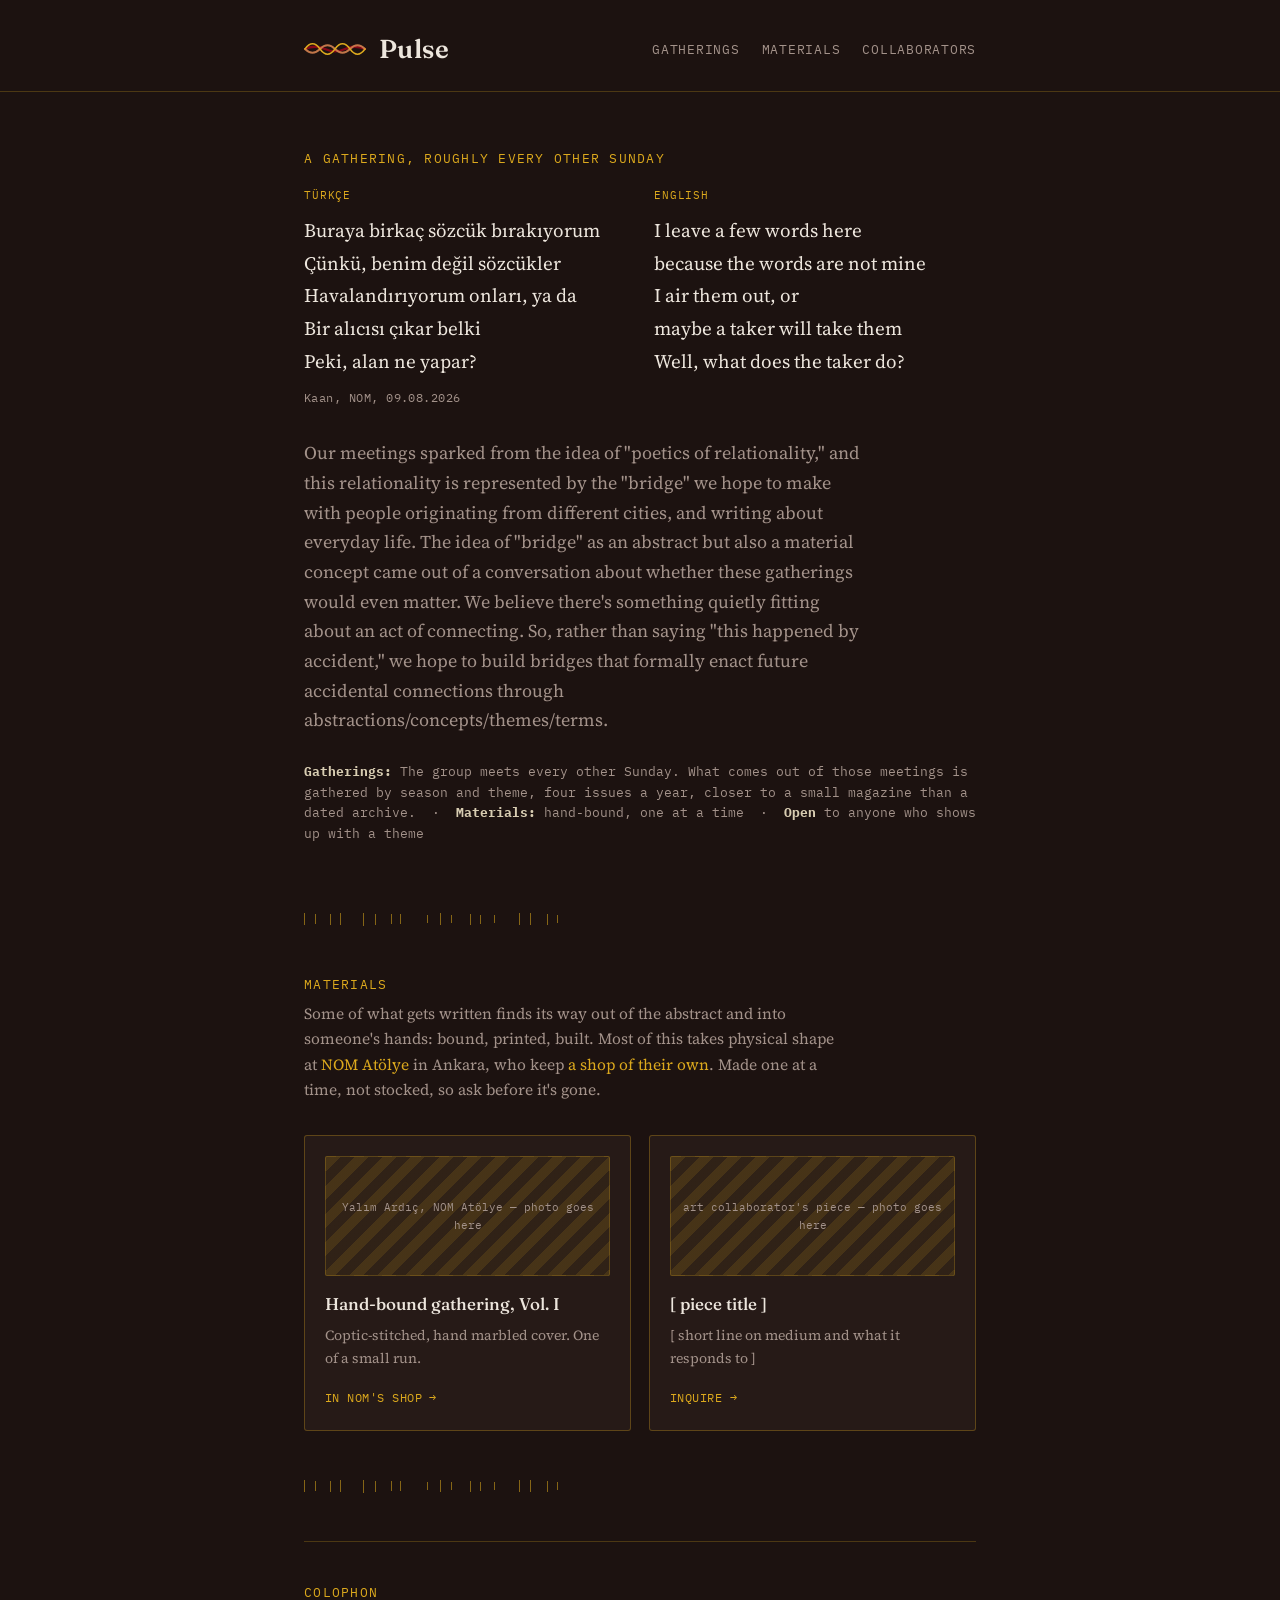
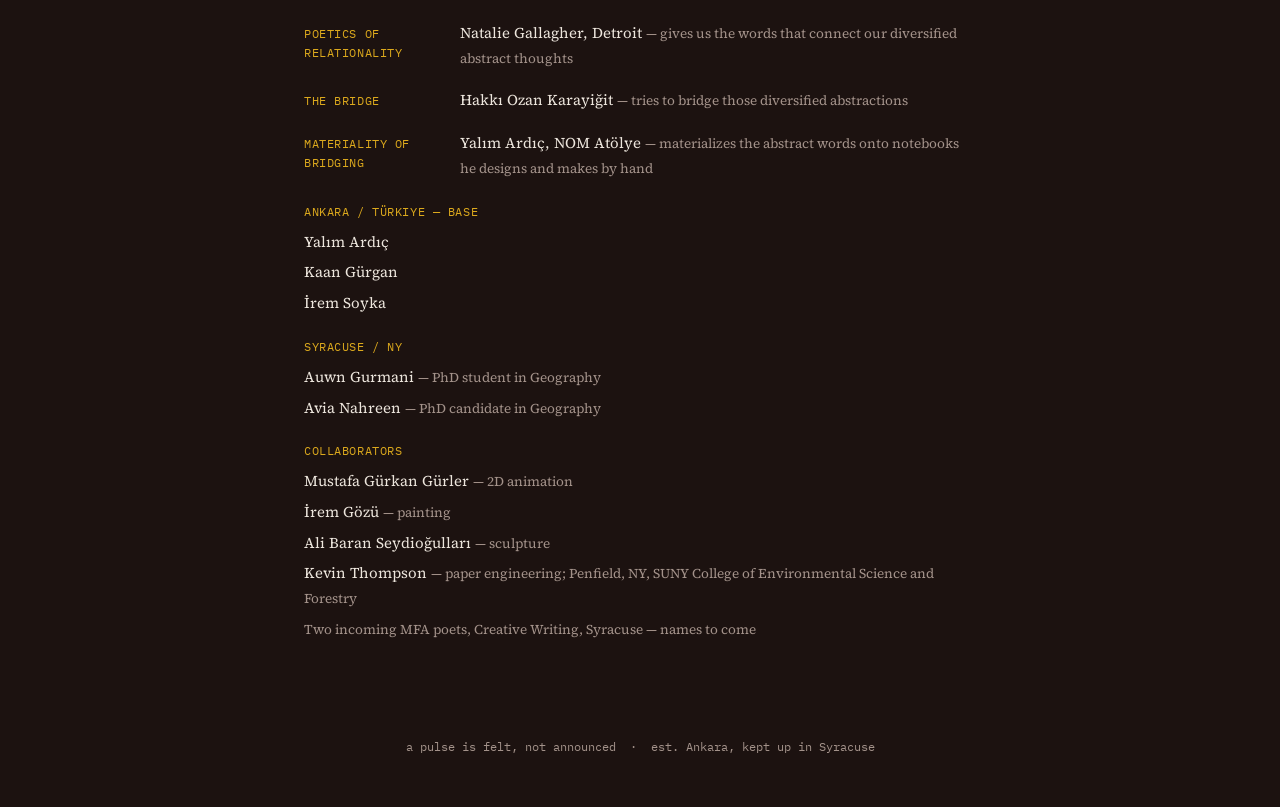
==== commit ab192fcd: "Full English translation of the first poem, byline removed, KARANLIKTA Adds the complete 40-line Eng" ====
--- a/index.html
+++ b/index.html
@@ -142,7 +142,6 @@
 
 <footer>
   <div class="wrap">
-    <p class="byline">Hakkı Ozan Karayiğit &mdash; PhD Candidate in Geography, Syracuse University</p>
     a pulse is felt, not announced &nbsp;&middot;&nbsp; est. Ankara, kept up in Syracuse
   </div>
 </footer>
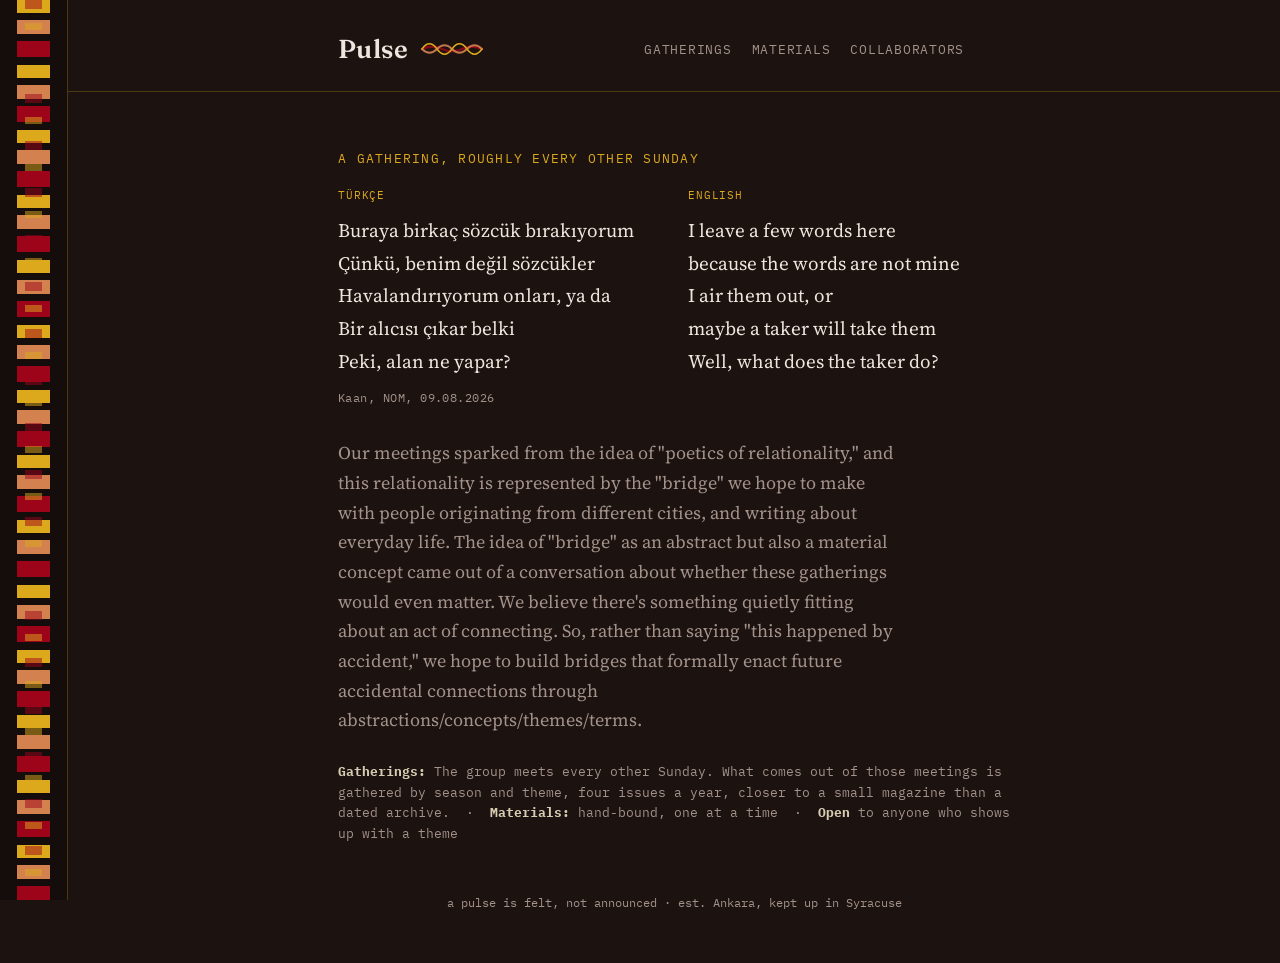
==== commit b077959a: "Spine, tab panels, the notebook, and the language menu The spine. Yalim's stitched binding runs full" ====
--- a/index.html
+++ b/index.html
@@ -1,5 +1,5 @@
 <!DOCTYPE html>
-<html lang="en">
+<html lang="en" dir="ltr">
 <head>
 <meta charset="UTF-8">
 <meta name="viewport" content="width=device-width, initial-scale=1.0">
@@ -11,141 +11,173 @@
 </head>
 <body>
 
+<!-- The stitched spine of one of Yalım's notebooks, run down the left
+     edge of the page. This is where the deep red is finally legible:
+     it carries no text, so the contrast floor does not apply. -->
+<div class="spine" aria-hidden="true"></div>
+
 <header>
   <div class="wrap header-row">
     <div class="brand">
+      <div class="wordmark"><a href="#" data-go-home>Pulse</a></div>
       <svg class="mark" viewBox="0 0 64 32" width="62" height="30" aria-hidden="true" focusable="false"><g fill="none" stroke-linecap="round"><path d="M0 16 q10.67 -5 21.33 0 t21.33 0 t21.33 0" stroke="#9d041a" stroke-width="2.6" opacity=".8"/><path d="M0 16 q8 8 16 0 t16 0 t16 0 t16 0" stroke="#d3814f" stroke-width="2" opacity=".9"/><path d="M0 16 q8 -11 16 0 t16 0 t16 0 t16 0" stroke="#dca91d" stroke-width="1.6"/></g></svg>
-      <div class="wordmark"><a href="index.html">Pulse</a></div>
     </div>
-    <nav>
-      <a href="gatherings.html">Gatherings</a>
-      <a href="#materials">Materials</a>
-      <a href="#colophon">Collaborators</a>
-    </nav>
+
+    <div class="header-right">
+      <nav class="tabs" role="tablist">
+        <button class="tab" role="tab" data-panel="gatherings" data-i18n="tab.gatherings">Gatherings</button>
+        <button class="tab" role="tab" data-panel="materials" data-i18n="tab.materials">Materials</button>
+        <button class="tab" role="tab" data-panel="collaborators" data-i18n="tab.collaborators">Collaborators</button>
+      </nav>
+
+      <div class="lang-wrap">
+        <button class="lang-btn" aria-expanded="false" aria-haspopup="true" data-i18n-aria="lang.button" aria-label="Language">
+          <i></i><i></i><i></i>
+        </button>
+        <!-- Interface only. There is no poem key anywhere in i18n.js. -->
+        <div class="lang-menu" hidden>
+          <button data-lang="en"><span>English</span></button>
+          <button data-lang="tr"><span>Türkçe</span></button>
+          <button data-lang="ur"><span>اردو</span></button>
+          <button data-lang="bn"><span>বাংলা</span></button>
+        </div>
+      </div>
+    </div>
   </div>
 </header>
 
 <main class="wrap">
 
-  <section class="hero">
-    <p class="eyebrow">A gathering, roughly every other Sunday</p>
+  <!-- ============================== HOME ============================== -->
+  <section class="panel" data-panel="home">
+    <div class="hero">
+      <p class="eyebrow" data-i18n="home.eyebrow">A gathering, roughly every other Sunday</p>
 
-    <!-- ###########################################################
-         THE OPENING POEM. Five lines, both languages together, always.
-         This is a poem, so the language menu must never swap one of
-         these for the other. The English is a working draft and can
-         still change.
-         ########################################################### -->
-    <div class="opening-poem">
-      <div lang="tr">
-        <span class="op-tag">Türkçe</span>
-        <p>Buraya birkaç sözcük bırakıyorum
+      <!-- THE OPENING POEM. Both languages, permanently, side by side.
+           No data-i18n anywhere in here: the language menu must never
+           be able to swap one of these for the other. -->
+      <div class="opening-poem">
+        <div lang="tr" dir="ltr">
+          <span class="op-tag">Türkçe</span>
+          <p>Buraya birkaç sözcük bırakıyorum
 Çünkü, benim değil sözcükler
 Havalandırıyorum onları, ya da
 Bir alıcısı çıkar belki
 Peki, alan ne yapar?</p>
-      </div>
-      <div lang="en">
-        <span class="op-tag">English</span>
-        <p>I leave a few words here
+        </div>
+        <div lang="en" dir="ltr">
+          <span class="op-tag">English</span>
+          <p>I leave a few words here
 because the words are not mine
 I air them out, or
 maybe a taker will take them
 Well, what does the taker do?</p>
+        </div>
       </div>
+      <p class="opening-attr">Kaan, NOM, 09.08.2026</p>
+
+      <!-- A Turkish version of this paragraph is still to be written by
+           the group rather than translated mechanically, so it has no
+           i18n key yet and stays in English in every language. -->
+      <p class="lede">Our meetings sparked from the idea of "poetics of relationality," and this relationality is represented by the "bridge" we hope to make with people originating from different cities, and writing about everyday life. The idea of "bridge" as an abstract but also a material concept came out of a conversation about whether these gatherings would even matter. We believe there's something quietly fitting about an act of connecting. So, rather than saying "this happened by accident," we hope to build bridges that formally enact future accidental connections through abstractions/concepts/themes/terms.</p>
+
+      <p class="meta-line"><b data-i18n="home.orient.gatherings">Gatherings:</b> <span data-i18n="home.orient.gatheringsText">The group meets every other Sunday. What comes out of those meetings is gathered by season and theme, four issues a year, closer to a small magazine than a dated archive.</span> &nbsp;·&nbsp; <b data-i18n="home.orient.materials">Materials:</b> <span data-i18n="home.orient.materialsText">hand-bound, one at a time</span> &nbsp;·&nbsp; <b data-i18n="home.orient.open">Open</b> <span data-i18n="home.orient.openText">to anyone who shows up with a theme</span></p>
     </div>
-    <p class="opening-attr">Kaan, NOM, 09.08.2026</p>
-
-    <!-- ###########################################################
-         OPENING TEXT. A Turkish version of this paragraph is still
-         to be written by the group, not translated mechanically.
-         ########################################################### -->
-    <p class="lede">Our meetings sparked from the idea of "poetics of relationality," and this relationality is represented by the "bridge" we hope to make with people originating from different cities, and writing about everyday life. The idea of "bridge" as an abstract but also a material concept came out of a conversation about whether these gatherings would even matter. We believe there's something quietly fitting about an act of connecting. So, rather than saying "this happened by accident," we hope to build bridges that formally enact future accidental connections through abstractions/concepts/themes/terms.</p>
-
-    <p class="meta-line"><b>Gatherings:</b> The group meets every other Sunday. What comes out of those meetings is gathered by season and theme, four issues a year, closer to a small magazine than a dated archive. &nbsp;·&nbsp; <b>Materials:</b> hand-bound, one at a time &nbsp;·&nbsp; <b>Open</b> to anyone who shows up with a theme</p>
   </section>
 
-  <div class="pulse-rule"></div>
+  <!-- =========================== GATHERINGS =========================== -->
+  <section class="panel" data-panel="gatherings" hidden>
+    <p class="section-label" data-i18n="gatherings.label">Gatherings</p>
+    <p class="section-intro" data-i18n="gatherings.intro">The group meets every other Sunday. What comes out of those meetings is gathered by season and theme, four issues a year, closer to a small magazine than a dated archive.</p>
 
-  <section id="materials">
-    <p class="section-label">Materials</p>
-    <p class="section-intro">Some of what gets written finds its way out of the abstract and into someone's hands: bound, printed, built. Most of this takes physical shape at <a href="https://www.instagram.com/nomatolye/" target="_blank" rel="noopener">NOM Atölye</a> in Ankara, who keep <a href="https://www.shopier.com/nomatolye/" target="_blank" rel="noopener">a shop of their own</a>. Made one at a time, not stocked, so ask before it's gone.</p>
+    <div class="issue-item">
+      <div class="swatch-row">
+        <i style="background:#dca91d"></i>
+        <i style="background:#d3814f"></i>
+        <i style="background:#9d041a"></i>
+      </div>
+      <p class="a-meta" data-i18n="gatherings.issue1meta">Issue 1 · Summer 2026 · June – August</p>
+      <h2><a href="issues/summer-2026.html" data-i18n="gatherings.issue1title">The Poetics of Relationality</a></h2>
+      <p class="a-note" data-i18n="gatherings.issue1note">Two poems by Kaan Gürgan, and the English translation of the first. June and July still to come.</p>
+      <p class="after-issues"><a class="more-link" href="issues/summer-2026.html" data-i18n="gatherings.open">Open this issue →</a></p>
+    </div>
+  </section>
+
+  <!-- =========================== MATERIALS ============================ -->
+  <section class="panel" data-panel="materials" hidden>
+    <p class="section-label" data-i18n="materials.label">Materials</p>
+    <p class="section-intro"><span data-i18n="materials.intro1">Some of what gets written finds its way out of the abstract and into someone's hands: bound, printed, built. Most of this takes physical shape at</span> <a href="https://www.instagram.com/nomatolye/" target="_blank" rel="noopener">NOM Atölye</a> <span data-i18n="materials.intro2">in Ankara, who keep</span> <a href="https://www.shopier.com/nomatolye/" target="_blank" rel="noopener" data-i18n="materials.shopLink">a shop of their own</a>. <span data-i18n="materials.intro3">Made one at a time, not stocked, so ask before it's gone.</span></p>
 
     <div class="objects-grid">
       <div class="object-card">
         <!-- PHOTO GOES HERE. Save the notebook image into the images
              folder, then ask Claude to swap the swatch line below for
-             the real picture. It needs alt text describing what is in
-             the photograph, for anyone using a screen reader. -->
-        <div class="object-swatch">Yalım Ardıç, NOM Atölye &mdash; photo goes here</div>
-        <h3>Hand-bound gathering, Vol. I</h3>
-        <p>Coptic-stitched, hand marbled cover. One of a small run.</p>
-        <!-- NOM sell their own work through Shopier, so this goes straight
-             there rather than through an inquiry email -->
-        <a class="inquire" href="https://www.shopier.com/nomatolye/" target="_blank" rel="noopener">In NOM's shop &rarr;</a>
+             the real picture, with alt text. -->
+        <div class="object-swatch" data-i18n="materials.photo1">Yalım Ardıç, NOM Atölye — photo goes here</div>
+        <h3 data-i18n="materials.card1title">Hand-bound gathering, Vol. I</h3>
+        <p data-i18n="materials.card1text">Coptic-stitched, hand marbled cover. One of a small run.</p>
+        <a class="inquire" href="https://www.shopier.com/nomatolye/" target="_blank" rel="noopener" data-i18n="materials.card1link">In NOM's shop →</a>
       </div>
       <div class="object-card">
-        <div class="object-swatch">art collaborator's piece &mdash; photo goes here</div>
-        <h3>[ piece title ]</h3>
-        <p>[ short line on medium and what it responds to ]</p>
-        <!-- Pieces that aren't NOM's have no shop of their own, so they are
-             asked after by email. Use this same address for any future
-             non-NOM collaborator's card. -->
-        <a class="inquire" href="mailto:poeticalbridge@gmail.com?subject=Pulse%20inquiry">Inquire &rarr;</a>
+        <div class="object-swatch" data-i18n="materials.photo2">art collaborator's piece — photo goes here</div>
+        <h3 data-i18n="materials.card2title">[ piece title ]</h3>
+        <p data-i18n="materials.card2text">[ short line on medium and what it responds to ]</p>
+        <a class="inquire" href="mailto:poeticalbridge@gmail.com?subject=Pulse%20inquiry" data-i18n="materials.inquire">Inquire →</a>
       </div>
     </div>
   </section>
 
-  <div class="pulse-rule"></div>
-
-  <section id="colophon" class="colophon">
-    <p class="section-label">Colophon</p>
+  <!-- ========================= COLLABORATORS ========================== -->
+  <section class="panel colophon" data-panel="collaborators" hidden>
+    <p class="section-label" data-i18n="colophon.label">Colophon</p>
     <div class="roles">
       <div class="role-row">
-        <span class="role">Poetics of relationality</span>
-        <span class="who">Natalie Gallagher, Detroit <span>— gives us the words that connect our diversified abstract thoughts</span></span>
+        <span class="role" data-i18n="colophon.role1">Poetics of relationality</span>
+        <span class="who">Natalie Gallagher, Detroit <span>— <span data-i18n="colophon.who1">gives us the words that connect our diversified abstract thoughts</span></span></span>
       </div>
       <div class="role-row">
-        <span class="role">The Bridge</span>
-        <span class="who">Hakkı Ozan Karayiğit <span>— tries to bridge those diversified abstractions</span></span>
+        <span class="role" data-i18n="colophon.role2">The Bridge</span>
+        <span class="who">Hakkı Ozan Karayiğit <span>— <span data-i18n="colophon.who2">tries to bridge those diversified abstractions</span></span></span>
       </div>
       <div class="role-row">
-        <span class="role">Materiality of bridging</span>
-        <span class="who">Yalım Ardıç, NOM Atölye <span>— materializes the abstract words onto notebooks he designs and makes by hand</span></span>
+        <span class="role" data-i18n="colophon.role3">Materiality of bridging</span>
+        <span class="who">Yalım Ardıç, NOM Atölye <span>— <span data-i18n="colophon.who3">materializes the abstract words onto notebooks he designs and makes by hand</span></span></span>
       </div>
     </div>
 
     <div class="group-block">
-      <p class="group-label">Ankara / Türkiye &mdash; base</p>
+      <p class="group-label" data-i18n="roster.ankara">Ankara / Türkiye — base</p>
       <p class="person">Yalım Ardıç</p>
       <p class="person">Kaan Gürgan</p>
       <p class="person">İrem Soyka</p>
     </div>
 
     <div class="group-block">
-      <p class="group-label">Syracuse / NY</p>
-      <p class="person">Auwn Gurmani <span>— PhD student in Geography</span></p>
-      <p class="person">Avia Nahreen <span>— PhD candidate in Geography</span></p>
+      <p class="group-label" data-i18n="roster.syracuse">Syracuse / NY</p>
+      <p class="person">Auwn Gurmani <span>— <span data-i18n="roster.phdStudent">PhD student in Geography</span></span></p>
+      <p class="person">Avia Nahreen <span>— <span data-i18n="roster.phdCandidate">PhD candidate in Geography</span></span></p>
     </div>
 
     <div class="group-block">
-      <p class="group-label">Collaborators</p>
-      <p class="person">Mustafa Gürkan Gürler <span>— 2D animation</span></p>
-      <p class="person">İrem Gözü <span>— painting</span></p>
-      <p class="person">Ali Baran Seydioğulları <span>— sculpture</span></p>
-      <p class="person">Kevin Thompson <span>— paper engineering; Penfield, NY, SUNY College of Environmental Science and Forestry</span></p>
-      <p class="person"><span>Two incoming MFA poets, Creative Writing, Syracuse — names to come</span></p>
+      <p class="group-label" data-i18n="roster.collaborators">Collaborators</p>
+      <p class="person">Mustafa Gürkan Gürler <span>— <span data-i18n="roster.animation">2D animation</span></span></p>
+      <p class="person">İrem Gözü <span>— <span data-i18n="roster.painting">painting</span></span></p>
+      <p class="person">Ali Baran Seydioğulları <span>— <span data-i18n="roster.sculpture">sculpture</span></span></p>
+      <p class="person">Kevin Thompson <span>— <span data-i18n="roster.paper">paper engineering; Penfield, NY, SUNY College of Environmental Science and Forestry</span></span></p>
+      <p class="person"><span data-i18n="roster.mfa">Two incoming MFA poets, Creative Writing, Syracuse — names to come</span></p>
     </div>
   </section>
 
 </main>
 
 <footer>
-  <div class="wrap">
+  <div class="wrap" data-i18n="footer.line">
     a pulse is felt, not announced &nbsp;&middot;&nbsp; est. Ankara, kept up in Syracuse
   </div>
 </footer>
 
+<script src="i18n.js"></script>
+<script src="site.js"></script>
 <script src="pulse.js"></script>
 </body>
 </html>
--- a/style.css
+++ b/style.css
@@ -60,6 +60,88 @@
   font-size: 17px;
   line-height: 1.65;
   -webkit-font-smoothing: antialiased;
+  padding-left: var(--spine-w);
+}
+
+/* ---------- The spine ----------
+   The stitched edge of one of Yalım's notebooks, run full height down
+   the left of the page at about a tenth of its width. This is where
+   the deep red finally gets to be seen: it carries no text, so the
+   contrast floor that keeps it out of body copy does not apply.
+
+   It is not a new element — it is the stitch already running along the
+   top of every vellum card, enlarged to the scale of a real binding. */
+:root { --spine-w: clamp(30px, 7vw, 68px); }
+
+.spine {
+  position: fixed;
+  left: 0; top: 0; bottom: 0;
+  width: var(--spine-w);
+  z-index: 5;
+  background: #150d0c;
+  border-right: 1px solid rgba(220,169,29,0.28);
+}
+/* The thread itself, inset from both edges so the binding has margins
+   the way a real spine does. Two passes at different periods, so the
+   stitch reads as hand-sewn rather than machine-ruled — the same
+   refusal of the ruler the pulse rule makes. */
+.spine::before,
+.spine::after {
+  content: "";
+  position: absolute;
+  top: 0; bottom: 0;
+}
+.spine::before {
+  left: 26%; right: 26%;
+  background-image: repeating-linear-gradient(180deg,
+    var(--gold)     0 13px,
+    transparent    13px 20px,
+    var(--orange)  20px 34px,
+    transparent    34px 41px,
+    var(--deep-red) 41px 57px,
+    transparent    57px 65px);
+}
+.spine::after {
+  left: 38%; right: 38%;
+  opacity: 0.5;
+  background-image: repeating-linear-gradient(180deg,
+    var(--deep-red)  0 9px,
+    transparent      9px 23px,
+    var(--gold)     23px 30px,
+    transparent     30px 47px);
+}
+
+/* On a narrow screen a vertical band would eat the measure, so it lies
+   down across the top instead and the text keeps its full width. */
+@media (max-width: 700px) {
+  body { padding-left: 0; padding-top: 11px; }
+  .spine {
+    left: 0; right: 0; top: 0; bottom: auto;
+    width: auto; height: 11px;
+    border-right: none;
+    border-bottom: 1px solid rgba(220,169,29,0.28);
+  }
+  .spine::before, .spine::after {
+    top: auto; bottom: auto; left: 0; right: 0;
+  }
+  .spine::before {
+    top: 22%; bottom: 22%;
+    background-image: repeating-linear-gradient(90deg,
+      var(--gold)     0 13px,
+      transparent    13px 20px,
+      var(--orange)  20px 34px,
+      transparent    34px 41px,
+      var(--deep-red) 41px 57px,
+      transparent    57px 65px);
+  }
+  .spine::after {
+    top: 38%; bottom: 38%;
+    background-image: repeating-linear-gradient(90deg,
+      var(--deep-red)  0 9px,
+      transparent      9px 23px,
+      var(--gold)     23px 30px,
+      transparent     30px 47px);
+  }
 }
 
 a { color: var(--brass-bright); text-decoration: none; }
@@ -155,6 +237,117 @@
 }
 nav a { color: var(--mist); }
 nav a:hover { color: var(--brass-bright); }
+
+/* ---------- Tabs and the language menu ----------
+   Both sit upper right. The tabs switch panels on the spot: no
+   reload, no scrolling to a section, no change to the address bar. */
+.header-right {
+  display: flex;
+  align-items: center;
+  gap: 20px;
+  flex-wrap: wrap;
+}
+.tabs { display: flex; gap: 20px; }
+.tab {
+  background: none;
+  border: 0;
+  border-bottom: 1px solid transparent;
+  padding: 3px 0;
+  cursor: pointer;
+  font-family: 'IBM Plex Mono', monospace;
+  font-size: 12.5px;
+  letter-spacing: 0.06em;
+  text-transform: uppercase;
+  color: var(--mist);
+}
+.tab:hover { color: var(--accent); }
+.tab[aria-selected="true"] {
+  color: var(--accent);
+  border-bottom-color: var(--accent);
+}
+
+.lang-wrap { position: relative; }
+.lang-btn {
+  display: flex;
+  flex-direction: column;
+  justify-content: center;
+  gap: 4px;
+  width: 26px;
+  height: 22px;
+  padding: 0;
+  background: none;
+  border: 0;
+  cursor: pointer;
+}
+.lang-btn i {
+  display: block;
+  height: 1.5px;
+  border-radius: 1px;
+  background: var(--accent);
+}
+.lang-btn:hover i { background: var(--orange); }
+
+.lang-menu {
+  position: absolute;
+  right: 0;
+  top: calc(100% + 12px);
+  min-width: 200px;
+  padding: 6px;
+  background: var(--ink-2);
+  border: 1px solid var(--hairline);
+  border-radius: 4px;
+  box-shadow: 0 14px 34px rgba(0,0,0,0.45);
+  z-index: 30;
+}
+.lang-menu[hidden] { display: none; }
+.lang-menu button {
+  display: flex;
+  align-items: baseline;
+  justify-content: space-between;
+  gap: 14px;
+  width: 100%;
+  padding: 9px 10px;
+  background: none;
+  border: 0;
+  border-radius: 3px;
+  cursor: pointer;
+  text-align: left;
+  color: var(--text-on-ink);
+  font-family: 'IBM Plex Mono', monospace;
+  font-size: 12px;
+  letter-spacing: 0.03em;
+}
+.lang-menu button:hover { background: rgba(220,169,29,0.10); }
+.lang-menu button[aria-current="true"] { color: var(--accent); }
+.lang-menu .soon {
+  font-size: 9.5px;
+  letter-spacing: 0.07em;
+  text-transform: uppercase;
+  color: var(--mist);
+}
+
+/* ---------- Panels ---------- */
+.panel[hidden] { display: none; }
+
+/* ---------- Right-to-left interface ----------
+   Choosing Urdu turns the whole interface over. Poems must not turn
+   with it: a Turkish or English poem stays left-to-right no matter
+   what the menu says, because the text itself has a direction and the
+   interface language does not get to overrule it. */
+[dir="rtl"] .opening-poem > div,
+[dir="rtl"] .lang-block[lang|="tr"],
+[dir="rtl"] .lang-block[lang|="en"],
+[dir="rtl"] .g-credit,
+[dir="rtl"] .opening-attr {
+  direction: ltr;
+  text-align: left;
+}
+[dir="rtl"] body { padding-left: 0; padding-right: var(--spine-w); }
+[dir="rtl"] .spine { left: auto; right: 0; border-right: none; border-left: 1px solid rgba(220,169,29,0.28); }
+@media (max-width: 700px) {
+  [dir="rtl"] body { padding-right: 0; padding-top: 11px; }
+  [dir="rtl"] .spine { left: 0; right: 0; border-left: none; }
+}
 
 /* ---------- Hero ---------- */
 .hero { padding: 56px 0 8px; }
@@ -650,6 +843,139 @@
 
 .after-issues { margin-top: 26px; }
 
+/* ===========================================================
+   The notebook.
+
+   One poem to a page. The page turns by peeling from the bottom
+   corner, the way you actually lift a sheet of paper.
+
+   Why a peel and not a book-style flip: a real flipbook needs pages
+   of fixed size, and these poems are 14 lines and 40 lines. Anything
+   that assumes a fixed page either shrinks the 40-line poem until it
+   cannot be read or pushes it off the screen. Peeling the corner
+   keeps the paper gesture and lets each page be as long as its poem.
+   =========================================================== */
+
+.notebook { position: relative; }
+
+.leaf {
+  position: relative;
+  background: var(--vellum);
+  color: #2a2416;
+  border-radius: 3px;
+  padding: 34px 30px 46px;
+  transform-origin: 100% 100%;
+  will-change: transform, opacity;
+}
+.leaf::before {
+  content: "";
+  position: absolute;
+  top: 0; left: 24px; right: 24px;
+  height: 1px;
+  background-image: repeating-linear-gradient(90deg, var(--deep-red) 0 6px, transparent 6px 12px);
+  opacity: 0.55;
+}
+
+/* The corner itself: a triangle of the sheet's own back, lifted just
+   enough to say "take hold here". It grows under the pointer while
+   dragging, then the whole leaf goes. */
+.leaf .corner {
+  position: absolute;
+  right: 0; bottom: 0;
+  width: 46px; height: 46px;
+  cursor: grab;
+  border-radius: 0 0 3px 0;
+  background: linear-gradient(315deg,
+    #cbbfa2 0%, #ded2b6 42%, rgba(222,210,182,0) 43%);
+  box-shadow: -3px -3px 9px rgba(0,0,0,0.16);
+  clip-path: polygon(100% 0, 100% 100%, 0 100%);
+  transition: width .18s ease, height .18s ease;
+  touch-action: none;
+}
+.leaf .corner:hover { width: 62px; height: 62px; }
+.leaf .corner:active { cursor: grabbing; }
+.leaf.is-dragging .corner { transition: none; }
+.leaf.is-dragging { transition: none; }
+
+.leaf.turning {
+  transition: transform .5s cubic-bezier(.4,0,.2,1), opacity .5s ease;
+  transform: rotate(-11deg) translate(-7%, 4%) scale(.965);
+  opacity: 0;
+  pointer-events: none;
+}
+.leaf.arriving {
+  animation: leaf-in .42s ease both;
+}
+@keyframes leaf-in {
+  from { opacity: 0; transform: translateY(9px) scale(.99); }
+  to   { opacity: 1; transform: none; }
+}
+
+@media (prefers-reduced-motion: reduce) {
+  .leaf.turning { transition: opacity .2s ease; transform: none; }
+  .leaf.arriving { animation: none; }
+  .leaf .corner { transition: none; }
+}
+
+/* Where in the notebook you are, named by first line rather than by
+   page number — which is how an untitled poem is cited anyway. */
+.leaf-nav {
+  display: flex;
+  align-items: center;
+  justify-content: space-between;
+  gap: 14px;
+  margin: 22px 0 10px;
+  flex-wrap: wrap;
+}
+.leaf-nav button {
+  background: none;
+  border: 1px solid var(--hairline);
+  border-radius: 3px;
+  padding: 7px 13px;
+  cursor: pointer;
+  color: var(--mist);
+  font-family: 'IBM Plex Mono', monospace;
+  font-size: 11.5px;
+  letter-spacing: 0.05em;
+  text-transform: uppercase;
+}
+.leaf-nav button:hover:not(:disabled) { color: var(--accent); border-color: var(--accent); }
+.leaf-nav button:disabled { opacity: .35; cursor: default; }
+.leaf-where {
+  font-family: 'IBM Plex Mono', monospace;
+  font-size: 11.5px;
+  color: var(--mist);
+  flex: 1 1 220px;
+  text-align: center;
+}
+.leaf-where b { color: var(--vellum-dim); font-weight: 500; }
+
+.leaf-index {
+  list-style: none;
+  margin: 16px 0 0;
+  padding: 0;
+  display: grid;
+  gap: 2px;
+}
+.leaf-index button {
+  width: 100%;
+  text-align: left;
+  background: none;
+  border: 0;
+  border-left: 2px solid transparent;
+  padding: 7px 12px;
+  cursor: pointer;
+  color: var(--mist);
+  font-family: 'IBM Plex Mono', monospace;
+  font-size: 11.5px;
+}
+.leaf-index button:hover { color: var(--accent); }
+.leaf-index button[aria-current="true"] {
+  color: var(--accent);
+  border-left-color: var(--accent);
+}
+.leaf-index .kind { color: var(--mist); opacity: .7; }
+
 /* Date on a single piece inside an issue */
 .entry-date {
   font-family: 'IBM Plex Mono', monospace;
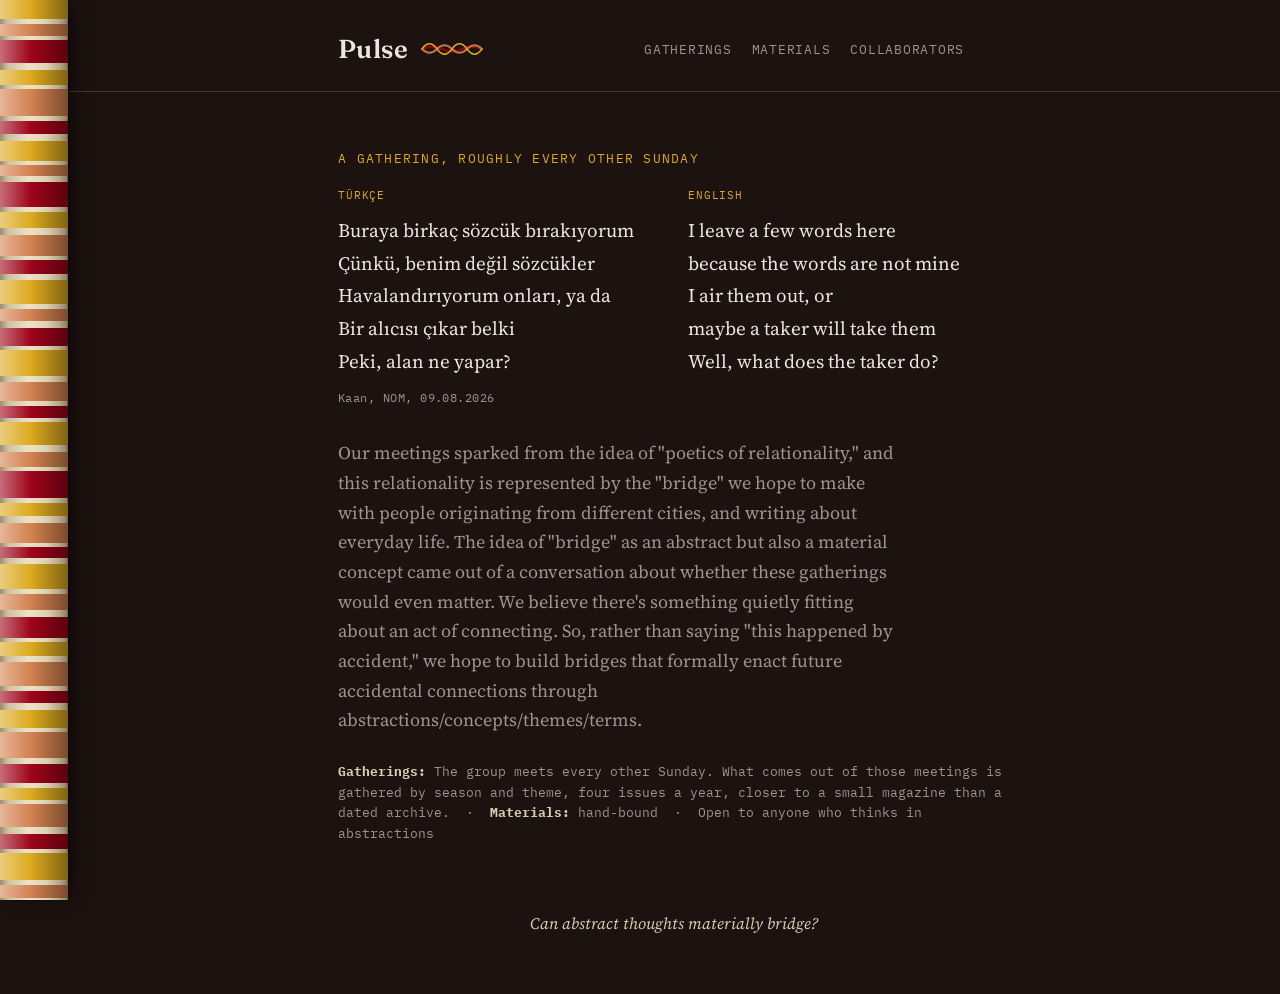
==== commit 71cbe5b0: "Spine reads as a binding; footer becomes a question The spine was a flag: flat colour blocks cut fro" ====
--- a/index.html
+++ b/index.html
@@ -81,7 +81,7 @@
            i18n key yet and stays in English in every language. -->
       <p class="lede">Our meetings sparked from the idea of "poetics of relationality," and this relationality is represented by the "bridge" we hope to make with people originating from different cities, and writing about everyday life. The idea of "bridge" as an abstract but also a material concept came out of a conversation about whether these gatherings would even matter. We believe there's something quietly fitting about an act of connecting. So, rather than saying "this happened by accident," we hope to build bridges that formally enact future accidental connections through abstractions/concepts/themes/terms.</p>
 
-      <p class="meta-line"><b data-i18n="home.orient.gatherings">Gatherings:</b> <span data-i18n="home.orient.gatheringsText">The group meets every other Sunday. What comes out of those meetings is gathered by season and theme, four issues a year, closer to a small magazine than a dated archive.</span> &nbsp;·&nbsp; <b data-i18n="home.orient.materials">Materials:</b> <span data-i18n="home.orient.materialsText">hand-bound, one at a time</span> &nbsp;·&nbsp; <b data-i18n="home.orient.open">Open</b> <span data-i18n="home.orient.openText">to anyone who shows up with a theme</span></p>
+      <p class="meta-line"><b data-i18n="home.orient.gatherings">Gatherings:</b> <span data-i18n="home.orient.gatheringsText">The group meets every other Sunday. What comes out of those meetings is gathered by season and theme, four issues a year, closer to a small magazine than a dated archive.</span> &nbsp;·&nbsp; <b data-i18n="home.orient.materials">Materials:</b> <span data-i18n="home.orient.materialsText">hand-bound</span> &nbsp;·&nbsp; <span data-i18n="home.orient.openText">Open to anyone who thinks in abstractions</span></p>
     </div>
   </section>
 
@@ -171,8 +171,8 @@
 </main>
 
 <footer>
-  <div class="wrap" data-i18n="footer.line">
-    a pulse is felt, not announced &nbsp;&middot;&nbsp; est. Ankara, kept up in Syracuse
+  <div class="wrap" data-i18n="footer.question">
+    Can abstract thoughts materially bridge?
   </div>
 </footer>
 
--- a/style.css
+++ b/style.css
@@ -73,74 +73,85 @@
    top of every vellum card, enlarged to the scale of a real binding. */
 :root { --spine-w: clamp(30px, 7vw, 68px); }
 
+/* Three layers, the way a real binding has three.
+
+   1. The page block. The spine's own background is paper, not ink, so
+      the gaps between stitches are the edges of the sheets showing
+      through. It is shaded across its width — darker at both edges,
+      lightest just off centre — which is what makes a spine look
+      round rather than flat.
+   2. The thread. Each stitch is its own element with its own gradient
+      across the width, lit on the left and shadowed on the right, so
+      it sits on the paper like a cord instead of a printed bar.
+   3. The lift. A soft shadow along the right edge, where the binding
+      meets the page. This is what actually reads as depth; without it
+      the whole thing stays a flag no matter how the colours are cut.
+
+   Stitch heights and gaps come from pulse.js and are deliberately
+   uneven — hand-sewn, not machine-ruled. */
 .spine {
   position: fixed;
   left: 0; top: 0; bottom: 0;
   width: var(--spine-w);
   z-index: 5;
-  background: #150d0c;
-  border-right: 1px solid rgba(220,169,29,0.28);
-}
-/* The thread itself, inset from both edges so the binding has margins
-   the way a real spine does. Two passes at different periods, so the
-   stitch reads as hand-sewn rather than machine-ruled — the same
-   refusal of the ruler the pulse rule makes. */
-.spine::before,
-.spine::after {
-  content: "";
-  position: absolute;
-  top: 0; bottom: 0;
-}
-.spine::before {
-  left: 26%; right: 26%;
+  display: flex;
+  flex-direction: column;
+  align-items: stretch;
+  overflow: hidden;
+  background: linear-gradient(90deg,
+    #9c8b6c 0%,
+    #cfc2a3 12%,
+    #ece2c8 42%,
+    #ded2b4 68%,
+    #b5a586 88%,
+    #8a7a5e 100%);
+  box-shadow:
+    7px 0 20px -5px rgba(0,0,0,0.6),
+    3px 0 5px -2px rgba(0,0,0,0.45),
+    inset -1px 0 0 rgba(0,0,0,0.22);
+}
+.spine > span { display: block; flex: none; }
+
+/* If pulse.js never runs the spine would be a blank cream strip, so an
+   empty one falls back to a plain stitched pattern. */
+.spine:empty {
   background-image: repeating-linear-gradient(180deg,
-    var(--gold)     0 13px,
-    transparent    13px 20px,
-    var(--orange)  20px 34px,
-    transparent    34px 41px,
-    var(--deep-red) 41px 57px,
-    transparent    57px 65px);
-}
-.spine::after {
-  left: 38%; right: 38%;
-  opacity: 0.5;
-  background-image: repeating-linear-gradient(180deg,
-    var(--deep-red)  0 9px,
-    transparent      9px 23px,
-    var(--gold)     23px 30px,
-    transparent     30px 47px);
+    var(--gold)      0 14px,
+    transparent     14px 19px,
+    var(--orange)   19px 34px,
+    transparent     34px 39px,
+    var(--deep-red) 39px 56px,
+    transparent     56px 62px);
 }
 
 /* On a narrow screen a vertical band would eat the measure, so it lies
    down across the top instead and the text keeps its full width. */
 @media (max-width: 700px) {
-  body { padding-left: 0; padding-top: 11px; }
+  body { padding-left: 0; padding-top: 13px; }
   .spine {
     left: 0; right: 0; top: 0; bottom: auto;
-    width: auto; height: 11px;
-    border-right: none;
-    border-bottom: 1px solid rgba(220,169,29,0.28);
+    width: auto; height: 13px;
+    flex-direction: row;
+    background: linear-gradient(180deg,
+      #9c8b6c 0%,
+      #cfc2a3 12%,
+      #ece2c8 42%,
+      #ded2b4 68%,
+      #b5a586 88%,
+      #8a7a5e 100%);
+    box-shadow:
+      0 7px 20px -5px rgba(0,0,0,0.6),
+      0 3px 5px -2px rgba(0,0,0,0.45),
+      inset 0 -1px 0 rgba(0,0,0,0.22);
   }
-  .spine::before, .spine::after {
-    top: auto; bottom: auto; left: 0; right: 0;
-  }
-  .spine::before {
-    top: 22%; bottom: 22%;
+  .spine:empty {
     background-image: repeating-linear-gradient(90deg,
-      var(--gold)     0 13px,
-      transparent    13px 20px,
-      var(--orange)  20px 34px,
-      transparent    34px 41px,
-      var(--deep-red) 41px 57px,
-      transparent    57px 65px);
-  }
-  .spine::after {
-    top: 38%; bottom: 38%;
-    background-image: repeating-linear-gradient(90deg,
-      var(--deep-red)  0 9px,
-      transparent      9px 23px,
-      var(--gold)     23px 30px,
-      transparent     30px 47px);
+      var(--gold)      0 14px,
+      transparent     14px 19px,
+      var(--orange)   19px 34px,
+      transparent     34px 39px,
+      var(--deep-red) 39px 56px,
+      transparent     56px 62px);
   }
 }
 
@@ -693,12 +704,15 @@
   font-style: italic;
 }
 
+/* The footer is now one question and nothing else, so it gets a little
+   more room and a little more weight than a strapline needed. */
 footer {
   text-align: center;
-  padding: 30px 0 50px;
-  font-family: 'IBM Plex Mono', monospace;
-  font-size: 11.5px;
-  color: var(--mist);
+  padding: 46px 0 58px;
+  font-family: 'Source Serif 4', serif;
+  font-size: 16px;
+  font-style: italic;
+  color: var(--vellum-dim);
 }
 
 /* ===========================================================
@@ -1021,3 +1035,14 @@
   color: var(--vellum-dim);
   margin-bottom: 8px;
 }
+
+/* The corner peel is not something a reader would think to try, so the
+   notebook says so once, quietly, above the first page. */
+.nb-hint {
+  font-family: 'IBM Plex Mono', monospace;
+  font-size: 11px;
+  letter-spacing: 0.04em;
+  color: var(--mist);
+  margin: 0 0 10px;
+  text-align: center;
+}
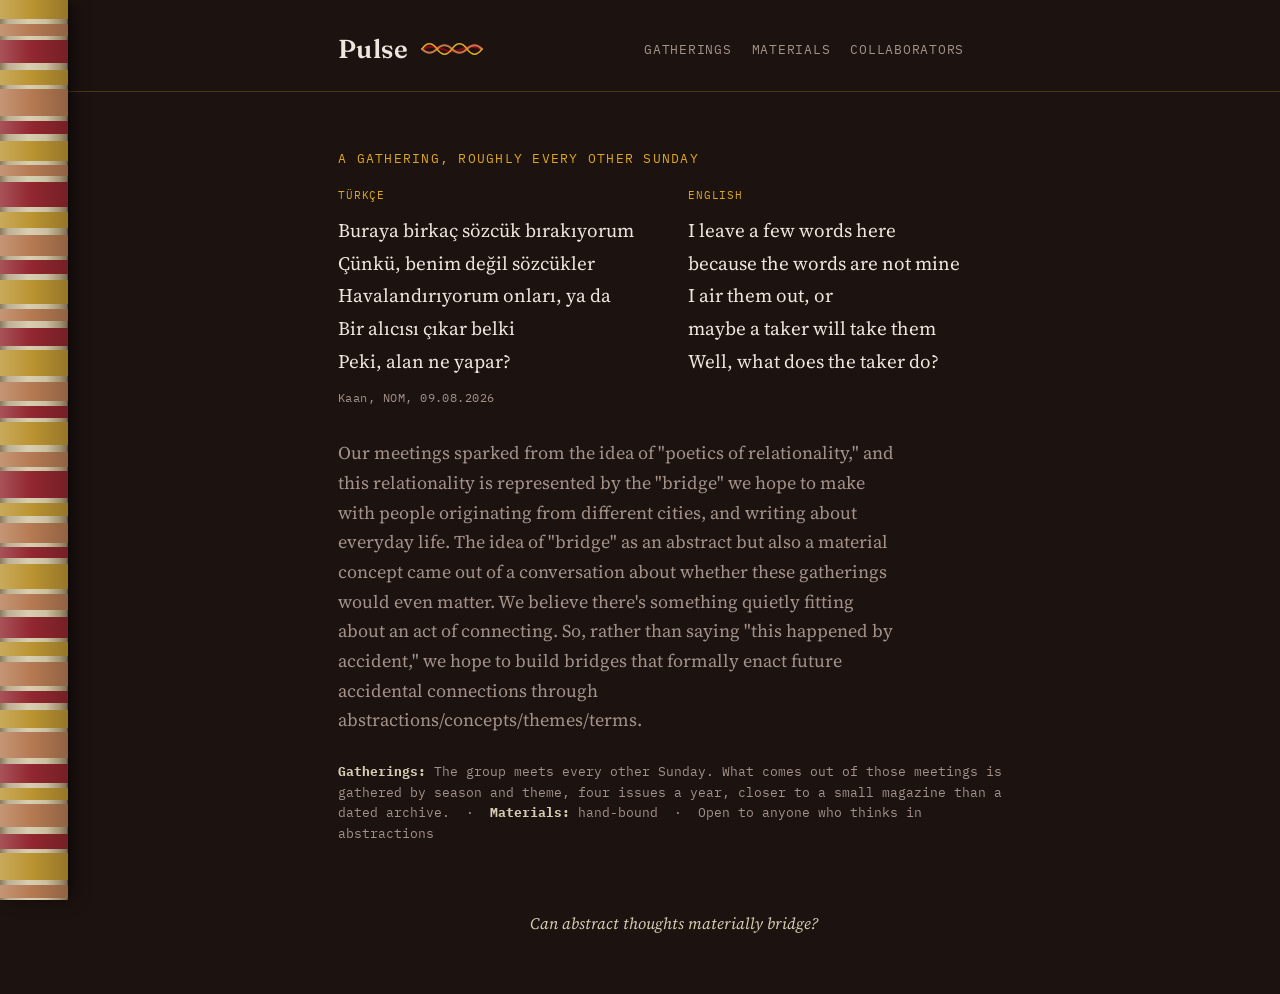
==== commit a702b93a: "Bulusmalar, manifesto in four languages, matte spine Turkish "Gatherings" becomes Bulusmalar rather " ====
--- a/index.html
+++ b/index.html
@@ -76,10 +76,12 @@
       </div>
       <p class="opening-attr">Kaan, NOM, 09.08.2026</p>
 
-      <!-- A Turkish version of this paragraph is still to be written by
-           the group rather than translated mechanically, so it has no
-           i18n key yet and stays in English in every language. -->
-      <p class="lede">Our meetings sparked from the idea of "poetics of relationality," and this relationality is represented by the "bridge" we hope to make with people originating from different cities, and writing about everyday life. The idea of "bridge" as an abstract but also a material concept came out of a conversation about whether these gatherings would even matter. We believe there's something quietly fitting about an act of connecting. So, rather than saying "this happened by accident," we hope to build bridges that formally enact future accidental connections through abstractions/concepts/themes/terms.</p>
+      <!-- Prose, not a poem, so it does translate with the interface.
+           The Turkish, Urdu and Bangla versions in i18n.js are drafts
+           written here so that choosing a language does not leave a
+           reader looking at the site's most central paragraph in
+           English. They are meant to be corrected. -->
+      <p class="lede" data-i18n="home.manifesto">Our meetings sparked from the idea of "poetics of relationality," and this relationality is represented by the "bridge" we hope to make with people originating from different cities, and writing about everyday life. The idea of "bridge" as an abstract but also a material concept came out of a conversation about whether these gatherings would even matter. We believe there's something quietly fitting about an act of connecting. So, rather than saying "this happened by accident," we hope to build bridges that formally enact future accidental connections through abstractions/concepts/themes/terms.</p>
 
       <p class="meta-line"><b data-i18n="home.orient.gatherings">Gatherings:</b> <span data-i18n="home.orient.gatheringsText">The group meets every other Sunday. What comes out of those meetings is gathered by season and theme, four issues a year, closer to a small magazine than a dated archive.</span> &nbsp;·&nbsp; <b data-i18n="home.orient.materials">Materials:</b> <span data-i18n="home.orient.materialsText">hand-bound</span> &nbsp;·&nbsp; <span data-i18n="home.orient.openText">Open to anyone who thinks in abstractions</span></p>
     </div>
--- a/style.css
+++ b/style.css
@@ -99,12 +99,12 @@
   align-items: stretch;
   overflow: hidden;
   background: linear-gradient(90deg,
-    #9c8b6c 0%,
-    #cfc2a3 12%,
-    #ece2c8 42%,
-    #ded2b4 68%,
-    #b5a586 88%,
-    #8a7a5e 100%);
+    #8a7b60 0%,
+    #bdb094 12%,
+    #d8ceb2 42%,
+    #cbc0a1 68%,
+    #a29373 88%,
+    #79694f 100%);
   box-shadow:
     7px 0 20px -5px rgba(0,0,0,0.6),
     3px 0 5px -2px rgba(0,0,0,0.45),
@@ -133,12 +133,12 @@
     width: auto; height: 13px;
     flex-direction: row;
     background: linear-gradient(180deg,
-      #9c8b6c 0%,
-      #cfc2a3 12%,
-      #ece2c8 42%,
-      #ded2b4 68%,
-      #b5a586 88%,
-      #8a7a5e 100%);
+      #8a7b60 0%,
+      #bdb094 12%,
+      #d8ceb2 42%,
+      #cbc0a1 68%,
+      #a29373 88%,
+      #79694f 100%);
     box-shadow:
       0 7px 20px -5px rgba(0,0,0,0.6),
       0 3px 5px -2px rgba(0,0,0,0.45),
